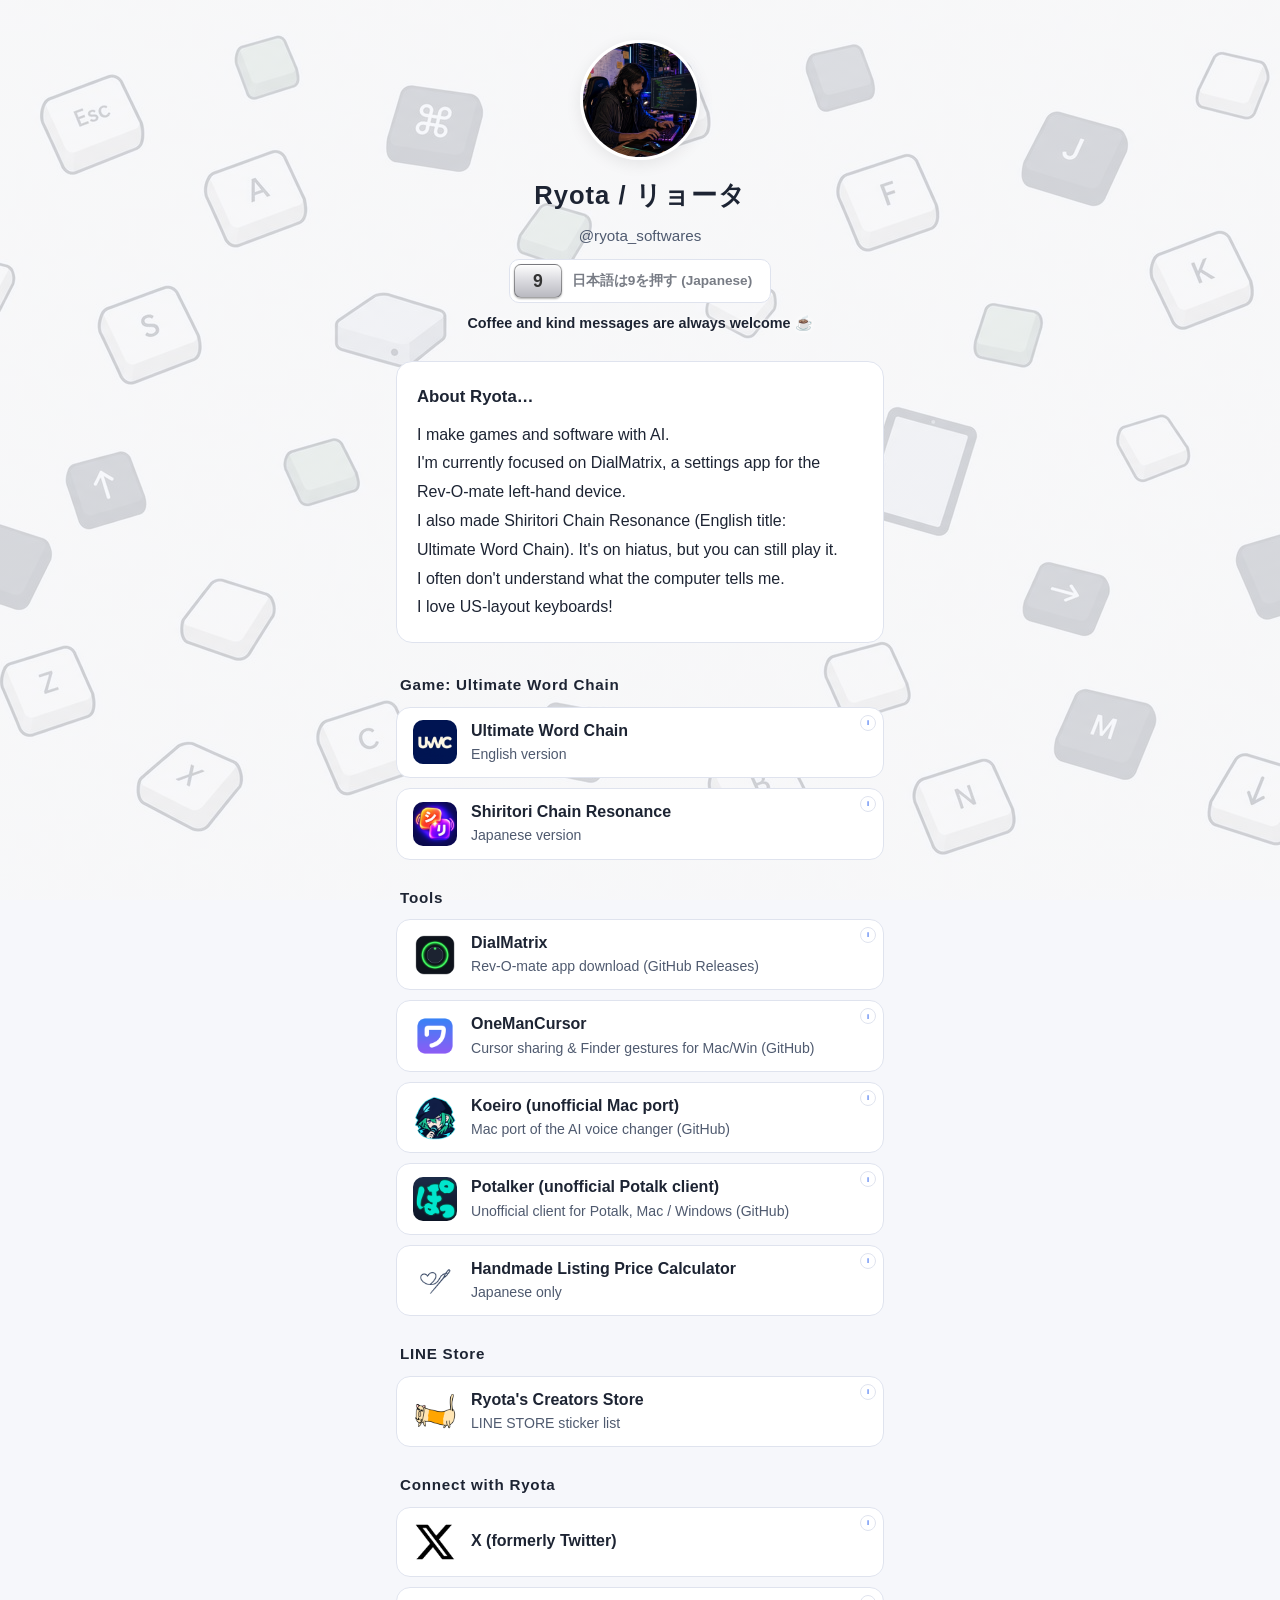
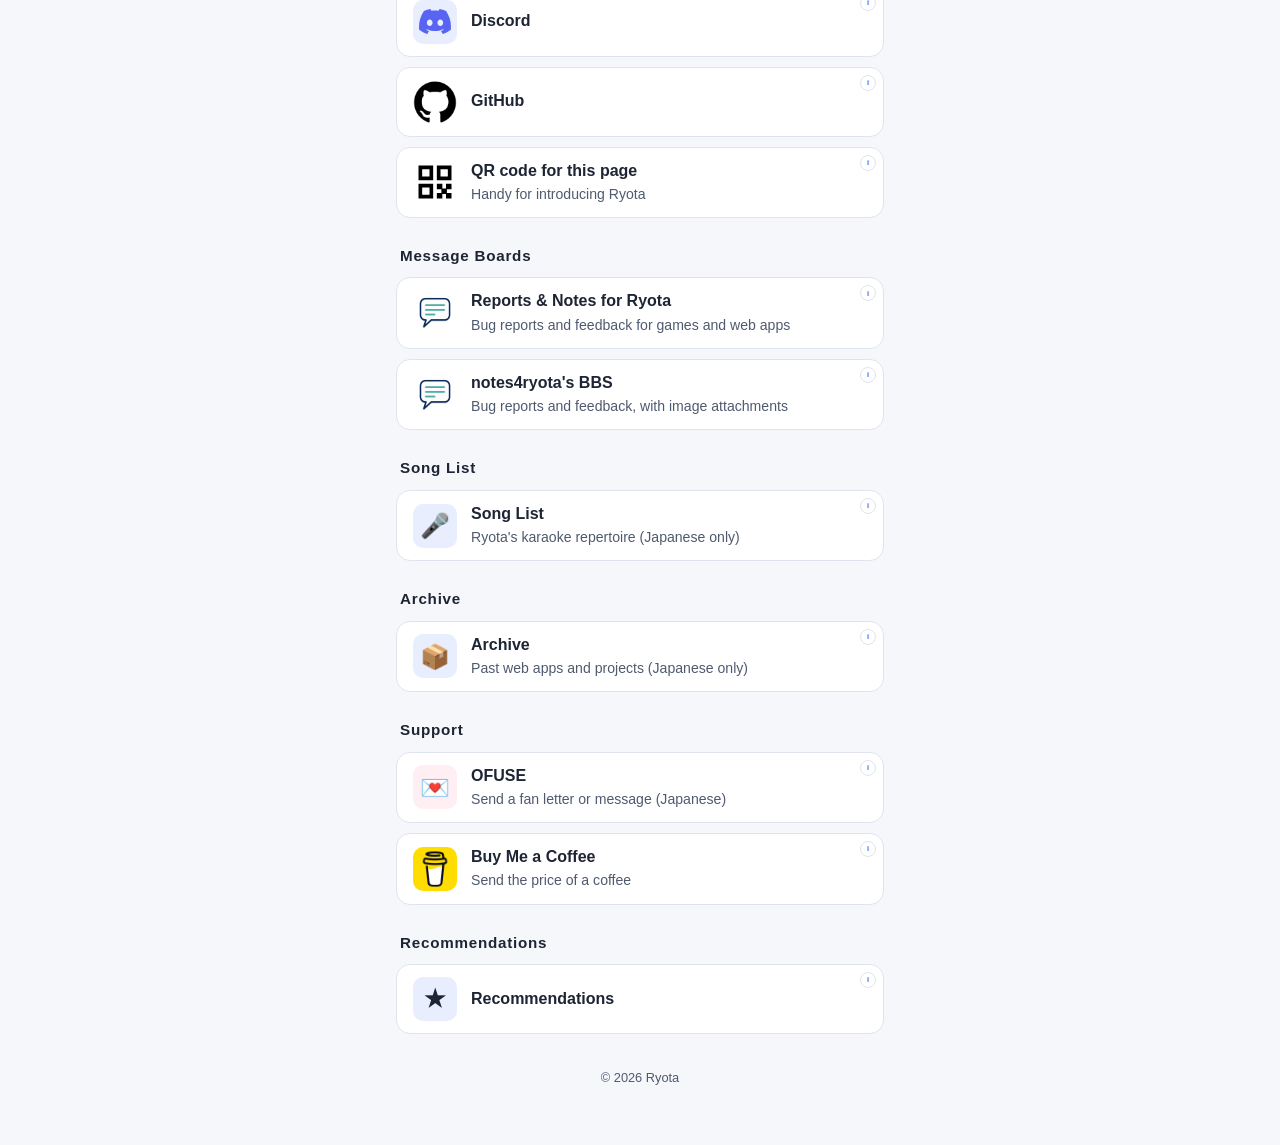
==== en/index.html @ ac23974a "Potalker tooltip: Android 10 tested Co-Authored-By: Claude Sonnet 5.5 <noreply@anthropic.com>" ====
<!doctype html>
<html lang="en">
<head>
<!-- Google tag (gtag.js) -->
<script async src="https://www.googletagmanager.com/gtag/js?id=G-D9XP0KB2R5"></script>
<script>
  window.dataLayer = window.dataLayer || [];
  function gtag(){dataLayer.push(arguments);}
  gtag('js', new Date());
  gtag('config', 'G-D9XP0KB2R5');
</script>

<meta charset="utf-8">
<meta name="viewport" content="width=device-width, initial-scale=1">
<title>Ryota</title>
<meta name="description" content="I make games and software with AI.">
<meta property="og:title" content="Ryota">
<meta property="og:description" content="I make games and software with AI.">
<meta property="og:image" content="https://riryo3.github.io/og.png">
<meta name="twitter:card" content="summary_large_image">
<link rel="alternate" hreflang="ja" href="https://riryo3.github.io/">
<link rel="alternate" hreflang="en" href="https://riryo3.github.io/en/">
<meta name="theme-color" content="#f6f7fb">
<link rel="icon" type="image/png" href="../favicon-round.png">
<link rel="apple-touch-icon" href="../favicon-final.png">
<link rel="stylesheet" href="../style.css?v=7">
<script src="../link-info.js" defer></script>
<script src="../lang-key.js?v=2" defer></script>
<script src="../konami.js?v=8" defer></script>
<script src="../age-modal.js" defer></script>
<script src="../link-tease.js?v=2" defer></script>
<script src="../avatar-modal.js" defer></script>
</head>
<body class="home-page">
<main>
  <header>
    <button class="avatar-button" type="button" aria-label="Enlarge profile image" aria-haspopup="dialog" aria-controls="profile-image-dialog">
      <img class="avatar" src="../x_grok.png" alt="Ryota">
    </button>
    <dialog class="profile-image-dialog" id="profile-image-dialog" aria-label="Ryota's profile image">
      <button class="profile-image-dialog__close" type="button" aria-label="Close">×</button>
      <img class="profile-image-dialog__image" src="../x_grok.png" alt="Ryota's profile image">
    </dialog>
    <h1>Ryota / リョータ</h1>
    <p class="handle">@ryota_softwares</p>
    <p class="lang-switch"><a class="lang-key" href="../" hreflang="ja" lang="ja"><span class="lang-key__num">9</span><span>日本語は9を押す (Japanese)</span></a></p>
    <p class="support-note">Coffee and kind messages are always welcome ☕️</p>
  </header>

  <section class="about">
    <h2>About Ryota…</h2>
    <p>
      I make games and software with AI.<br>
      I'm currently focused on DialMatrix, a settings app for the Rev-O-mate left-hand device.<br>
      I also made Shiritori Chain Resonance (English title: Ultimate Word Chain). It's on hiatus, but you can still play it.<br>
      I often don't understand what the computer tells me.<br>
      I love US-layout keyboards!
    </p>
  </section>

  <section class="group">
    <h3>Game: Ultimate Word Chain</h3>
    <ul class="links">
      <li>
        <a href="https://ultimate-word-chain.web.app/" title="A word-chain puzzle where longer overlaps earn more points. Play solo or in real-time matches with friends." target="_blank" rel="noopener">
          <img class="link-icon" src="../uwc.png" alt="English version">
          <div class="link-content">
            <span class="link-title">Ultimate Word Chain</span>
            <small>English version</small>
          </div>
        </a>
      </li>
      <li>
        <a href="https://shiritori-chain-resonance.web.app/" title="A Japanese word-chain (shiritori) puzzle where more overlapping characters earn higher scores. Play solo in time attack or in real-time matches with friends." target="_blank" rel="noopener">
          <img class="link-icon" src="../shiritori.jpg" alt="Japanese version">
          <div class="link-content">
            <span class="link-title">Shiritori Chain Resonance</span>
            <small>Japanese version</small>
          </div>
        </a>
      </li>
    </ul>
  </section>

  <section class="group">
    <h3>Tools</h3>
    <ul class="links">
      <li>
        <a href="https://github.com/riryo3/DialMatrix/releases/latest" title="An unofficial settings app for Rev-O-mate, for Mac and Windows. Supports Macs with M1 or later and Windows 11 or later; other environments are unverified. It backs up the device before writing (macro editing is not supported)." target="_blank" rel="noopener">
          <img class="link-icon" src="../dialmatrix.png" alt="DialMatrix">
          <div class="link-content">
            <span class="link-title">DialMatrix</span>
            <small>Rev-O-mate app download (GitHub Releases)</small>
          </div>
        </a>
      </li>
      <li>
        <a href="https://github.com/riryo3/OneManCursor" title="A macOS menu bar utility combining cross-machine cursor sharing (Mac and Windows), trackpad swipes for Finder navigation, and an always-visible cursor overlay." target="_blank" rel="noopener">
          <img class="link-icon" src="../onemancursor.png" alt="OneManCursor">
          <div class="link-content">
            <span class="link-title">OneManCursor</span>
            <small>Cursor sharing & Finder gestures for Mac/Win (GitHub)</small>
          </div>
        </a>
      </li>
      <li>
        <a href="https://github.com/riryo3/koeiro-mac" title="An unofficial port of Koeiro, a real-time AI voice changer, for Apple Silicon Macs. The original is Koeiro by heynegix (MIT). I added Mac support, an app bundle, a band meter and noise-reduction filters. BlackHole 2ch is needed for a virtual mic. The app is unsigned, so open it with right-click the first time. AI voice has about 2 seconds of delay." target="_blank" rel="noopener">
          <img class="link-icon" src="../koeiro.png" alt="Koeiro">
          <div class="link-content">
            <span class="link-title">Koeiro (unofficial Mac port)</span>
            <small>Mac port of the AI voice changer (GitHub)</small>
          </div>
        </a>
      </li>
      <li>
        <a href="https://github.com/riryo3/potalk" title="Potalker, an unofficial client for the browser voice-chat service Potalk (potalk.app), for Mac, Windows, Linux and Android. It reuses the site's own call logic and only rebuilds the surrounding UI. It is a personal, unofficial app with no affiliation to Potalk's author. Tested on real devices with the latest macOS, Windows 11 and Android 10, and in a VM for Linux (targets macOS 14 or later; other environments are unverified). (Japanese only)" target="_blank" rel="noopener">
          <img class="link-icon" src="../potalker.png" alt="Potalker">
          <div class="link-content">
            <span class="link-title">Potalker (unofficial Potalk client)</span>
            <small>Unofficial client for Potalk, Mac / Windows (GitHub)</small>
          </div>
        </a>
      </li>
      <li>
        <a href="https://sewing-cost.ryota-softwares.workers.dev/" title="Calculates a listing price from material costs, work time, selling fees and shipping. Also shows your target profit and profit after discounts. (Japanese only)" target="_blank" rel="noopener">
          <img class="link-icon invert-dark" src="../sewing.png" alt="">
          <div class="link-content">
            <span class="link-title">Handmade Listing Price Calculator</span>
            <small>Japanese only</small>
          </div>
        </a>
      </li>
    </ul>
  </section>

  <section class="group">
    <h3>LINE Store</h3>
    <ul class="links">
      <li>
        <a href="https://store.line.me/stickershop/author/4808231/en" title="Ryota's LINE Creators sticker store." target="_blank" rel="noopener">
          <img class="link-icon" src="../line_stamp.png" alt="Chikuwa cat">
          <div class="link-content">
            <span class="link-title">Ryota's Creators Store</span>
            <small>LINE STORE sticker list</small>
          </div>
        </a>
      </li>
    </ul>
  </section>

  <section class="group">
    <h3>Connect with Ryota</h3>
    <ul class="links">
      <li>
        <a href="https://x.com/ryota_softwares" title="View Ryota's X profile and posts." target="_blank" rel="noopener">
          <img class="link-icon invert-dark" src="../x.png" alt="">
          <div class="link-content">
            <span class="link-title">X (formerly Twitter)</span>
          </div>
        </a>
      </li>
      <li>
        <a href="https://discord.com/users/996715051056644136" title="Opens Ryota's Discord profile." target="_blank" rel="noopener">
          <img class="link-icon discord-icon" src="../discord-symbol.svg" alt="">
          <div class="link-content">
            <span class="link-title">Discord</span>
          </div>
        </a>
      </li>
      <li>
        <a href="https://github.com/riryo3" title="View Ryota's GitHub profile and public repositories." target="_blank" rel="noopener">
          <img class="link-icon invert-dark" src="../github.png" alt="">
          <div class="link-content">
            <span class="link-title">GitHub</span>
          </div>
        </a>
      </li>
      <li>
        <a href="#" role="button" data-qr-open aria-haspopup="dialog" aria-controls="qr-dialog" title="Shows a QR code for this page. Handy for introducing Ryota.">
          <img class="link-icon invert-dark" src="../qr-icon.svg" alt="">
          <div class="link-content">
            <span class="link-title">QR code for this page</span>
            <small>Handy for introducing Ryota</small>
          </div>
        </a>
      </li>
    </ul>
  </section>

  <section class="group">
    <h3>Message Boards</h3>
    <ul class="links">
      <li>
        <a href="https://z.wikiwiki.jp/o00ashp1hmarqyp7/" title="Opens a board for sending bug reports and feedback about the games and web apps. (Japanese)" target="_blank" rel="noopener">
          <img class="link-icon" src="../ryota-report-board-symbol.png" alt="">
          <div class="link-content">
            <span class="link-title">Reports &amp; Notes for Ryota</span>
            <small>Bug reports and feedback for games and web apps</small>
          </div>
        </a>
      </li>
      <li>
        <a href="https://notes4ryota.bbs.wox.cc/" title="A board where you can attach images to bug reports and feedback about the games and web apps. (Japanese)" target="_blank" rel="noopener">
          <img class="link-icon" src="../ryota-report-board-symbol.png" alt="">
          <div class="link-content">
            <span class="link-title">notes4ryota's BBS</span>
            <small>Bug reports and feedback, with image attachments</small>
          </div>
        </a>
      </li>
    </ul>
  </section>

  <section class="group">
    <h3>Song List</h3>
    <ul class="links">
      <li>
        <a href="https://ryotakaraok-new.web.app/" title="A list of Ryota's karaoke repertoire. (Japanese)" target="_blank" rel="noopener">
          <span class="link-icon emoji-icon" aria-hidden="true">🎤</span>
          <div class="link-content">
            <span class="link-title">Song List</span>
            <small>Ryota's karaoke repertoire (Japanese only)</small>
          </div>
        </a>
      </li>
    </ul>
  </section>

  <section class="group">
    <h3>Archive</h3>
    <ul class="links">
      <li>
        <a href="archive.html" title="A page collecting web apps and projects Ryota made in the past.">
          <span class="link-icon emoji-icon" aria-hidden="true">📦</span>
          <div class="link-content">
            <span class="link-title">Archive</span>
            <small>Past web apps and projects (Japanese only)</small>
          </div>
        </a>
      </li>
    </ul>
  </section>

  <section class="group">
    <h3>Support</h3>
    <ul class="links">
      <li>
        <a href="https://ofuse.me/ryotasoftware" title="Your messages and coffee treats help me keep going!" target="_blank" rel="noopener">
          <span class="link-icon emoji-icon ofuse">💌</span>
          <div class="link-content">
            <span class="link-title">OFUSE</span>
            <small>Send a fan letter or message (Japanese)</small>
          </div>
        </a>
      </li>
      <li>
        <a href="https://buymeacoffee.com/ryota_software" title="Your kind messages and coffee treats help me keep creating!" target="_blank" rel="noopener">
          <img class="link-icon" src="../bmc.png" alt="">
          <div class="link-content">
            <span class="link-title">Buy Me a Coffee</span>
            <small>Send the price of a coffee</small>
          </div>
        </a>
      </li>
    </ul>
  </section>

  <section class="group">
    <h3>Recommendations</h3>
    <ul class="links">
      <li>
        <a href="recommend.html" title="A page introducing recommended web apps and friends' sites.">
          <span class="link-icon emoji-icon">★</span>
          <div class="link-content">
            <span class="link-title">Recommendations</span>
          </div>
        </a>
      </li>
    </ul>
  </section>

  <footer>© 2026 Ryota</footer>

  <dialog class="profile-image-dialog qr-dialog" id="qr-dialog" aria-label="QR code for Ryota's page">
    <button class="profile-image-dialog__close" type="button" aria-label="Close">×</button>
    <img class="profile-image-dialog__image" src="../qr-en.png" alt="QR code for this page (https://riryo3.github.io/en/)">
  </dialog>
</main>
</body>
</html>
---- style.css ----
:root {
  --bg: #f6f7fb;
  --card: #ffffff;
  --text: #1d2433;
  --sub: #4f5a6f;
  --line: #dfe3ee;
  --accent: #3b6df0;
  --accent-soft: #e8eefe;
  --background-wash: rgba(246, 247, 251, .82);
}

@media (prefers-color-scheme: dark) {
  :root {
    --bg: #0f131c;
    --card: #1a2030;
    --text: #eef1f8;
    --sub: #b8c2d6;
    --line: #2b344a;
    --accent: #7ea2ff;
    --accent-soft: #232c45;
    --background-wash: rgba(15, 19, 28, .78);
  }

  body::before {
    background-image:
      linear-gradient(var(--background-wash), var(--background-wash)),
      url("portfolio-profile-background-dark.jpg");
  }

  .invert-dark {
    filter: invert(1);
  }

  .emoji-icon.bmac {
    background: #3a3210;
  }

  .emoji-icon.ofuse {
    background: #3a1c24;
  }
}

* {
  box-sizing: border-box;
}

body {
  position: relative;
  isolation: isolate;
  margin: 0;
  background: var(--bg);
  color: var(--text);
  font-family: -apple-system, BlinkMacSystemFont, "Hiragino Sans", "Noto Sans JP", sans-serif;
  line-height: 1.8;
}

body::before {
  content: "";
  position: fixed;
  inset: 0;
  z-index: -1;
  pointer-events: none;
  background-image:
    linear-gradient(var(--background-wash), var(--background-wash)),
    url("portfolio-profile-background-light.jpg");
  background-position: center center;
  background-size: cover;
  background-repeat: no-repeat;
}

@media (prefers-color-scheme: dark) {
  body::before {
    background-image:
      linear-gradient(var(--background-wash), var(--background-wash)),
      url("portfolio-profile-background-dark.jpg");
  }
}

@media (max-width: 600px) {
  :root {
    --background-wash: rgba(246, 247, 251, .90);
  }

  body::before {
    /* 縦画面では背景画像を縦幅に合わせ、キーの模様が大きくなりすぎないようにする */
    background-size: auto 100vh;
  }
}

@media (max-width: 600px) and (prefers-color-scheme: dark) {
  :root {
    --background-wash: rgba(15, 19, 28, .86);
  }
}

.back-nav {
  margin-bottom: 20px;
}

.back-nav a {
  display: inline-flex;
  align-items: center;
  gap: 6px;
  color: var(--accent);
  text-decoration: none;
  font-weight: 600;
  font-size: 0.95rem;
}

.back-nav a:hover {
  text-decoration: underline;
}

main {
  max-width: 520px;
  margin: 0 auto;
  padding: 32px 16px 56px;
}

.home-page main {
  padding-top: 40px;
}

header {
  text-align: center;
  margin-bottom: 24px;
}

.avatar {
  display: block;
  width: 120px;
  height: 120px;
  border-radius: 50%;
  object-fit: cover;
  margin: 0;
  border: 3px solid var(--card);
  box-shadow: 0 4px 16px rgba(0, 0, 0, 0.08);
}

.avatar-button {
  display: block;
  margin: 0 auto 12px;
  padding: 0;
  border: 0;
  border-radius: 50%;
  background: transparent;
  line-height: 0;
  cursor: zoom-in;
  touch-action: manipulation;
  -webkit-tap-highlight-color: transparent;
}

.avatar-button:focus-visible,
.profile-image-dialog__close:focus-visible {
  outline: 3px solid var(--accent);
  outline-offset: 4px;
}

.profile-image-dialog {
  width: min(420px, calc(100vw - 40px));
  max-width: none;
  max-height: none;
  margin: auto;
  padding: 0;
  overflow: visible;
  border: 0;
  background: transparent;
}

.profile-image-dialog::backdrop {
  background: rgba(8, 12, 22, .72);
}

.profile-image-dialog__image {
  display: block;
  width: 100%;
  height: auto;
  aspect-ratio: 1;
  object-fit: cover;
  border: 3px solid var(--card);
  border-radius: 50%;
  box-shadow: 0 18px 60px rgba(0, 0, 0, .35);
}

.profile-image-dialog__close {
  position: absolute;
  top: 8px;
  right: 8px;
  display: grid;
  place-items: center;
  width: 44px;
  height: 44px;
  padding: 0;
  border: 1px solid var(--line);
  border-radius: 50%;
  background: var(--card);
  color: var(--text);
  box-shadow: 0 2px 12px rgba(0, 0, 0, .2);
  font: inherit;
  font-size: 1.7rem;
  line-height: 1;
  cursor: pointer;
}

h1 {
  font-size: 1.4rem;
  margin: 0 0 4px;
  letter-spacing: .04em;
}

.home-page h1 {
  font-size: 1.6rem;
}

.handle {
  color: var(--sub);
  font-size: .95rem;
  margin: 0;
}

.support-note {
  color: var(--text);
  font-size: .9rem;
  font-weight: 600;
  margin: 8px 0 0;
  text-shadow: 0 0 6px var(--card), 0 0 2px var(--card);
}

.about {
  position: relative;
  background: var(--card);
  border: 1px solid var(--line);
  border-radius: 16px;
  padding: 20px 40px 20px 20px;
  margin-bottom: 28px;
}

.about h2 {
  font-size: 1.05rem;
  margin: 0 0 8px;
}

.about p {
  margin: 0;
  font-size: 1rem;
}

.home-page .group {
  margin-bottom: 24px;
}

.subpage .group {
  margin-top: 28px;
}

.home-page .group h3,
.subpage .group h2 {
  font-size: .95rem;
  color: var(--text);
  letter-spacing: .05em;
  margin: 0 0 8px 4px;
}

.subpage .group h2 {
  margin-bottom: 10px;
}

.links {
  list-style: none;
  margin: 0;
  padding: 0;
  display: grid;
}

.home-page .links {
  gap: 10px;
}

.subpage .links {
  gap: 12px;
}

.links a {
  display: flex;
  align-items: center;
  gap: 14px;
  background: var(--card);
  border: 1px solid var(--line);
  border-radius: 14px;
  color: var(--text);
  text-decoration: none;
  font-weight: 600;
  transition: all .2s ease;
}

.home-page .links a {
  padding: 12px 16px;
}

.subpage .links a {
  padding: 14px 16px;
}

.links a:hover,
.links a:focus-visible {
  border-color: var(--accent);
  background: var(--accent-soft);
  outline: none;
}

.link-icon {
  object-fit: cover;
  flex-shrink: 0;
}

.home-page .link-icon {
  width: 44px;
  height: 44px;
  border-radius: 10px;
  transition: filter .2s ease;
}

.home-page .discord-icon {
  padding: 6px;
  object-fit: contain;
  background: var(--accent-soft);
}

.subpage .link-icon {
  width: 48px;
  height: 48px;
  border-radius: 12px;
}

.emoji-icon {
  display: flex;
  align-items: center;
  justify-content: center;
  background: var(--accent-soft);
}

.home-page .emoji-icon {
  font-size: 24px;
}

.subpage .emoji-icon {
  font-size: 26px;
}

.emoji-icon.bmac {
  background: #fff6cc;
}

.emoji-icon.ofuse {
  background: #ffeef2;
}

.link-content {
  flex: 1;
  min-width: 0;
}

.link-title {
  display: block;
  line-height: 1.4;
}

.home-page .link-title {
  font-size: 1rem;
}

.subpage .link-title {
  font-size: 1.05rem;
}

.links small {
  display: block;
  font-weight: 400;
  line-height: 1.5;
  color: var(--sub);
}

.home-page .links small {
  font-size: .88rem;
  margin-top: 2px;
}

.subpage .links small {
  font-size: .9rem;
  margin-top: 3px;
}

footer {
  text-align: center;
  color: var(--sub);
  font-size: .8rem;
}

.home-page footer {
  margin-top: 32px;
}

.subpage footer {
  margin-top: 40px;
}




/* Link-card descriptions for touch screens */
.links li {
  position: relative;
}

.home-page .links a,
.subpage .links a {
  padding-right: 36px;
}

.link-info-button {
  position: absolute;
  top: 8px;
  right: 8px;
  z-index: 1;
  display: inline-flex;
  align-items: center;
  justify-content: center;
  width: 16px;
  height: 16px;
  padding: 0;
  border: 1px solid var(--line);
  border-radius: 50%;
  background: var(--card);
  color: var(--accent);
  font: inherit;
  font-size: .47rem;
  font-weight: 700;
  line-height: 1;
  cursor: pointer;
  touch-action: manipulation;
  -webkit-tap-highlight-color: transparent;
}

.link-info-button::before {
  content: "";
  position: absolute;
  inset: -6px;
}

.link-info-button:hover {
  background: var(--accent-soft);
  border-color: var(--accent);
}

@media (prefers-color-scheme: dark) {
  .link-info-button {
    border-color: #a9bfff;
    background: #2b3854;
    color: #e5ecff;
    box-shadow: 0 0 0 1px rgba(126, 162, 255, .22);
  }
}

.link-info-button:focus-visible,
.link-info-dialog__close:focus-visible {
  outline: 3px solid var(--accent);
  outline-offset: 2px;
}

.link-info-dialog {
  width: min(420px, calc(100% - 32px));
  max-width: none;
  max-height: min(80vh, 480px);
  margin: auto;
  padding: 20px;
  overflow: auto;
  border: 1px solid var(--line);
  border-radius: 16px;
  background: var(--card);
  color: var(--text);
  box-shadow: 0 18px 60px rgba(0, 0, 0, .28);
}

.link-info-dialog::backdrop {
  background: rgba(8, 12, 22, .58);
}

.link-info-dialog__header {
  display: flex;
  align-items: center;
  justify-content: space-between;
  gap: 16px;
}

.link-info-dialog h2 {
  margin: 0;
  font-size: 1.05rem;
  line-height: 1.4;
}

.link-info-dialog p {
  margin: 12px 0 0;
  color: var(--sub);
  line-height: 1.7;
  overflow-wrap: anywhere;
}

.link-info-dialog__close {
  display: inline-flex;
  flex: 0 0 36px;
  align-items: center;
  justify-content: center;
  width: 36px;
  height: 36px;
  padding: 0;
  border: 0;
  border-radius: 0;
  background: transparent;
  color: var(--text);
  font: inherit;
  font-size: 1.4rem;
  line-height: 1;
  cursor: pointer;
}

.link-info-dialog__close:hover {
  color: var(--accent);
}

.qr-dialog .profile-image-dialog__image {
  border-radius: 24px;
  object-fit: contain;
  background: #fff;
}

.lang-switch {
  margin: 10px 0 0;
}

.lang-key {
  display: inline-flex;
  align-items: center;
  gap: 10px;
  padding: 4px 18px 4px 4px;
  background: var(--card);
  border: 1px solid var(--line);
  border-radius: 10px;
  color: var(--text);
  font-size: .85rem;
  font-weight: 600;
  text-decoration: none;
}

.lang-key > span:last-child {
  clip-path: inset(0 0 0 max(0px, calc(var(--slide, 0px) - 10px)));
  background: linear-gradient(90deg, color-mix(in srgb, var(--text) 60%, transparent) 35%, var(--text) 50%, color-mix(in srgb, var(--text) 60%, transparent) 65%) 100% 0 / 300% 100%;
  -webkit-background-clip: text;
  background-clip: text;
  -webkit-text-fill-color: transparent;
  animation: shine 2.6s linear infinite;
}

.lang-key.is-sliding > span:last-child {
  animation-play-state: paused;
}

@keyframes shine {
  to {
    background-position: 0 0;
  }
}

@media (prefers-reduced-motion: reduce) {
  .lang-key > span:last-child {
    animation: none;
    background: none;
    -webkit-text-fill-color: currentColor;
  }
}

.lang-key__num {
  position: relative;
  z-index: 1;
  transform: translateX(var(--slide, 0));
  transition: transform .25s ease;
  touch-action: none;
  -webkit-user-drag: none;
  cursor: grab;
  user-select: none;
  display: inline-grid;
  place-items: center;
  width: 48px;
  height: 34px;
  border: 1px solid rgba(0, 0, 0, .35);
  border-radius: 7px;
  background: linear-gradient(#fdfdfd, #d9d9de 50%, #b9b9c0);
  box-shadow: inset 0 1px 0 #fff, 0 1px 2px rgba(0, 0, 0, .3);
  color: #333;
  font-size: 1.1rem;
  font-weight: 700;
}

.lang-key.is-sliding .lang-key__num {
  transition: none;
  cursor: grabbing;
}

.is-arriving {
  animation: arrive .6s cubic-bezier(.2, .7, .2, 1);
}

@keyframes arrive {
  from {
    opacity: 0;
    transform: scale(.94);
    filter: blur(6px);
  }
}

@media (prefers-reduced-motion: reduce) {
  .is-arriving {
    animation: none;
  }
}

.links a .link-icon {
  position: relative;
  z-index: 1;
  touch-action: pan-y;
  -webkit-user-drag: none;
  user-select: none;
}

.footer-age {
  padding: 0;
  border: 0;
  background: none;
  color: inherit;
  font: inherit;
  cursor: default;
}

.konami-pad {
  position: fixed;
  right: 16px;
  bottom: 16px;
  z-index: 10;
  display: flex;
  gap: 12px;
}

.konami-pad[hidden] {
  display: none;
}

.konami-pad button {
  width: 52px;
  height: 52px;
  border: 2px solid #5a0f1a;
  border-radius: 50%;
  background: #d62b3d;
  box-shadow: 0 3px 0 #5a0f1a, 0 6px 14px rgba(0, 0, 0, .3);
  color: #fff;
  font: inherit;
  font-size: 1.1rem;
  font-weight: 700;
  cursor: pointer;
}

.konami-pad button:active {
  transform: translateY(2px);
  box-shadow: 0 1px 0 #5a0f1a;
}

.konami-key {
  display: grid;
  justify-items: center;
  gap: 6px;
}

.link-info-dialog.famicom {
  border: 5px solid #c5192d;
  border-radius: 12px;
  background: #dcc392;
  color: #1a1a1a;
  box-shadow: 0 18px 60px rgba(0, 0, 0, .4);
}

.famicom .link-info-dialog__header {
  justify-content: flex-start;
}

.famicom h2 {
  padding: 3px 12px;
  background: #1a1a1a;
  color: #dcc392;
}

.famicom .link-info-dialog__close {
  margin-left: auto;
  color: #1a1a1a;
}

.famicom.link-info-dialog p {
  margin-top: 18px;
  color: #1a1a1a;
  font-weight: 600;
}

.famicom.link-info-dialog::after {
  content: "";
  display: block;
  height: 5px;
  margin-top: 18px;
  border-top: 2px solid #1a1a1a;
  border-bottom: 2px solid #1a1a1a;
}

.konami-pad.famicom {
  padding: 8px;
  border-radius: 12px;
  background: #c5192d;
  box-shadow: 0 6px 14px rgba(0, 0, 0, .35);
}

.konami-pad.famicom .konami-key:first-child {
  margin-left: 0;
}

.konami-pad.famicom {
  gap: 0;
}

.konami-pad.famicom .konami-key {
  padding: 8px 12px 10px;
  background: #dcc392;
}

.konami-pad.famicom .konami-key:first-child {
  border-radius: 8px 0 0 8px;
}

.konami-pad.famicom .konami-key:last-child {
  border-radius: 0 8px 8px 0;
}

.konami-key__label {
  padding: 1px 12px;
  border-radius: 999px;
  background: #1a1a1a;
  color: #dcc392;
  font-size: .75rem;
  font-weight: 700;
  line-height: 1.4;
}

.konami-pad.famicom button {
  border: 2px solid #000;
  background: radial-gradient(circle at 35% 30%, #5a5a5a, #1a1a1a 60%);
  box-shadow: 0 3px 0 #000;
}

.link-info-dialog.nes {
  border: 6px solid #c9c5bc;
  border-radius: 8px;
  background: #1c1c1c;
  color: #e8e4dc;
  box-shadow: 0 18px 60px rgba(0, 0, 0, .45);
}

.nes .link-info-dialog__header {
  justify-content: flex-start;
}

.nes h2 {
  color: #d9302a;
  letter-spacing: .06em;
}

.nes .link-info-dialog__close {
  margin-left: auto;
  color: #e8e4dc;
}

.nes.link-info-dialog p {
  margin-top: 18px;
  color: #e8e4dc;
}

.nes.link-info-dialog::after {
  content: "";
  display: block;
  height: 8px;
  margin-top: 18px;
  background: #4a4a4a;
}

.konami-pad.nes {
  gap: 10px;
  padding: 10px 14px;
  border: 3px solid #c9c5bc;
  border-radius: 6px;
  background: #1c1c1c;
  box-shadow: 0 6px 14px rgba(0, 0, 0, .35);
}

.konami-pad.nes .konami-key {
  justify-items: center;
}

.konami-pad.nes .konami-key__label {
  order: 2;
  padding: 0;
  background: none;
  color: #d9302a;
  font-size: .8rem;
}

.konami-pad.nes button {
  width: 52px;
  height: 52px;
  border: 7px solid #c9c5bc;
  border-radius: 4px;
  background: radial-gradient(circle, #e0352d 0 62%, #c9c5bc 64%);
  box-shadow: none;
}

.konami-pad.nes button:active {
  transform: translateY(1px);
}

.konami-pad.famicom button {
  border: 2px solid #050505;
  background: radial-gradient(circle at 62% 68%, #4b4b4b, #141414 72%);
  box-shadow:
    inset 3px 4px 6px rgba(0, 0, 0, .9),
    inset -1px -2px 2px rgba(255, 255, 255, .22),
    0 1px 0 rgba(255, 255, 255, .45);
}

.konami-pad.famicom button:active {
  box-shadow:
    inset 4px 5px 8px rgba(0, 0, 0, .95),
    inset -1px -1px 2px rgba(255, 255, 255, .15),
    0 1px 0 rgba(255, 255, 255, .45);
  transform: none;
}

.konami-pad.nes button {
  position: relative;
  border: 0;
  background: #c9c5bc;
  box-shadow: inset 1px 1px 2px rgba(0, 0, 0, .35);
}

.konami-pad.nes button::before {
  content: "";
  position: absolute;
  inset: 7px;
  border-radius: 50%;
  background: radial-gradient(circle at 62% 68%, #f2584d, #c4271f 55%, #9a1912);
  box-shadow:
    inset 2px 3px 4px rgba(0, 0, 0, .55),
    inset -1px -2px 2px rgba(255, 255, 255, .25);
}

.konami-pad.nes button:active::before {
  box-shadow:
    inset 3px 4px 6px rgba(0, 0, 0, .7),
    inset -1px -1px 2px rgba(255, 255, 255, .15);
}

.konami-pad.nes button:active {
  transform: none;
}

.konami-pad.famicom button {
  position: relative;
  border: 0;
  background: linear-gradient(145deg, #6a6a6a, #0c0c0c);
  box-shadow: 0 3px 0 #000, 0 5px 6px rgba(0, 0, 0, .45);
}

.konami-pad.famicom button::before {
  content: "";
  position: absolute;
  inset: 6px;
  border-radius: 50%;
  background: linear-gradient(145deg, #060606, #3a3a3a);
  box-shadow: inset 2px 3px 4px rgba(0, 0, 0, .9);
}

.konami-pad.famicom button:active {
  box-shadow: 0 1px 0 #000;
  transform: translateY(2px);
}

.konami-pad.nes button::before {
  inset: 5px;
  background: linear-gradient(145deg, #ff857b, #8b130d);
  box-shadow: 0 2px 0 #4f0a06, 0 3px 4px rgba(0, 0, 0, .5);
}

.konami-pad.nes button::after {
  content: "";
  position: absolute;
  inset: 11px;
  border-radius: 50%;
  background: linear-gradient(145deg, #a51d17, #ec4a40);
  box-shadow: inset 2px 3px 4px rgba(0, 0, 0, .55);
}

.konami-pad.nes button:active::before {
  box-shadow: 0 0 0 #4f0a06;
  transform: translateY(2px);
}

.konami-pad.nes button:active::after {
  transform: translateY(2px);
}
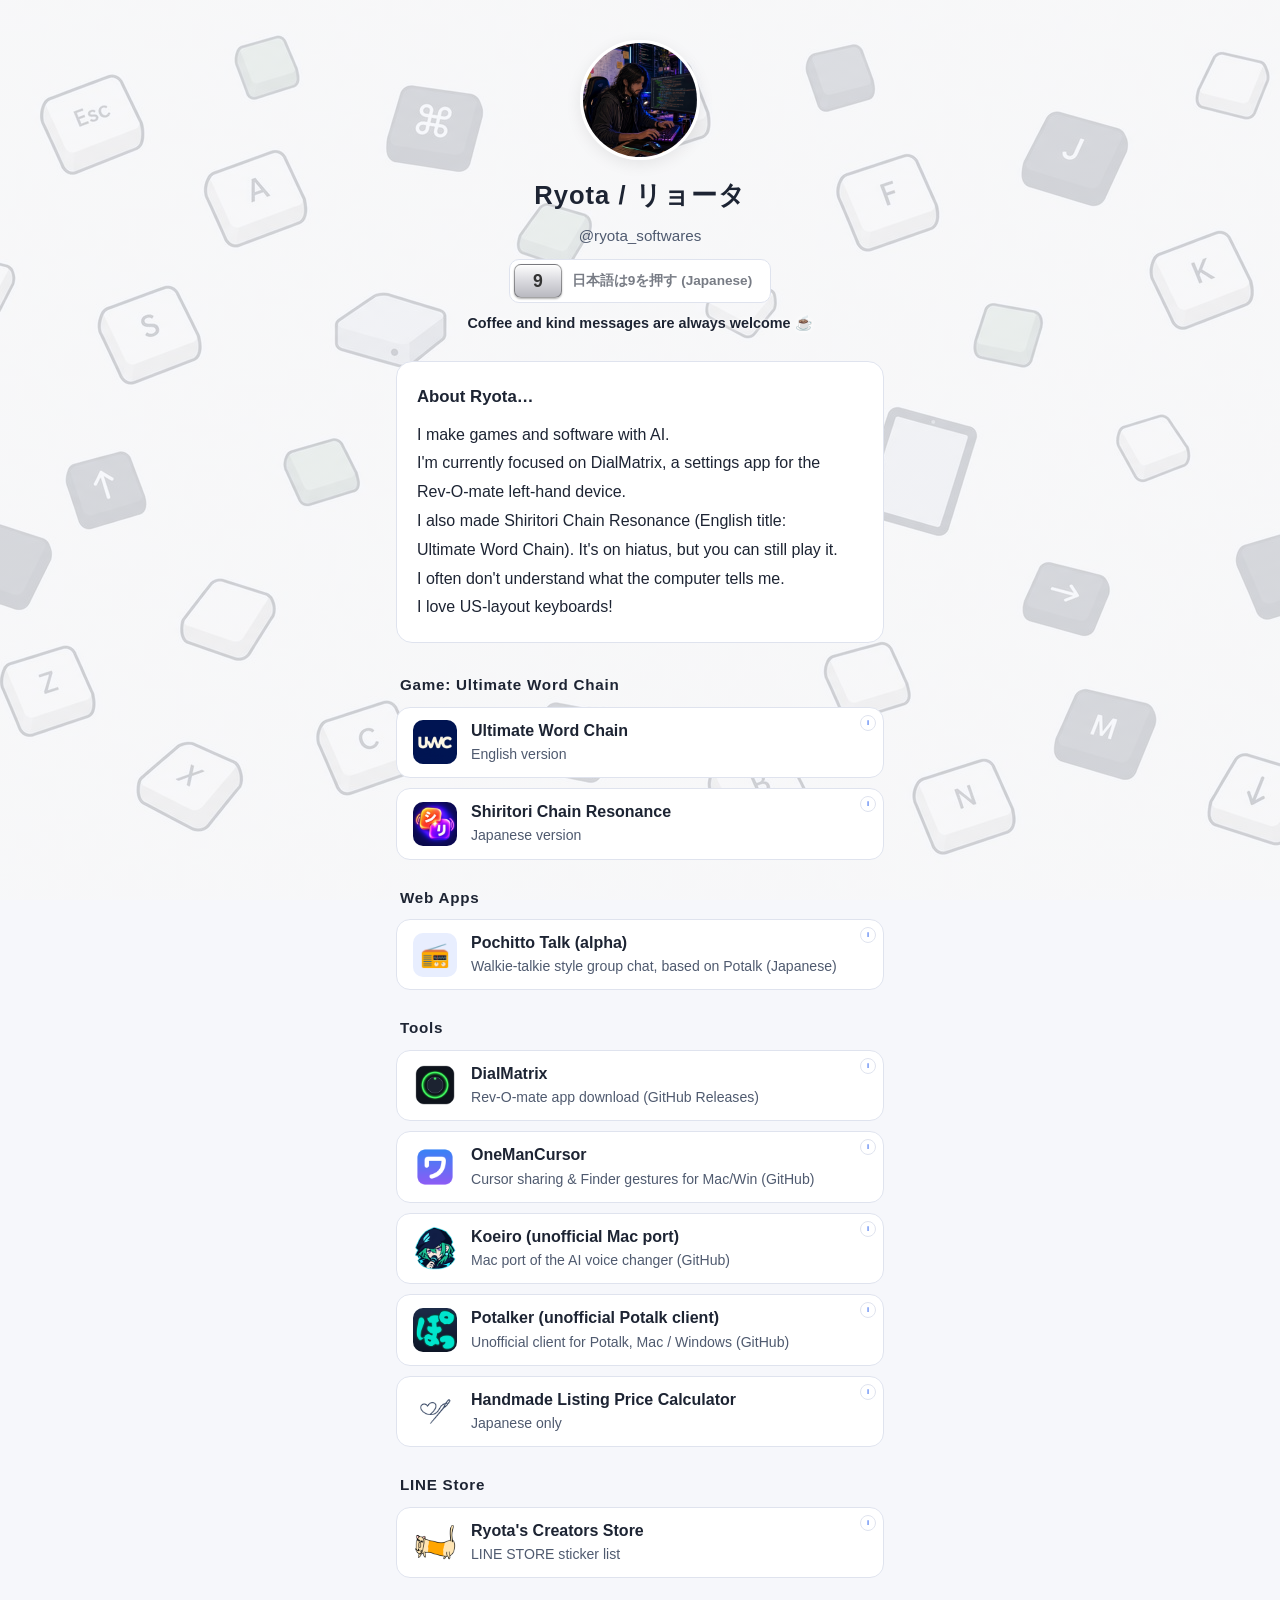
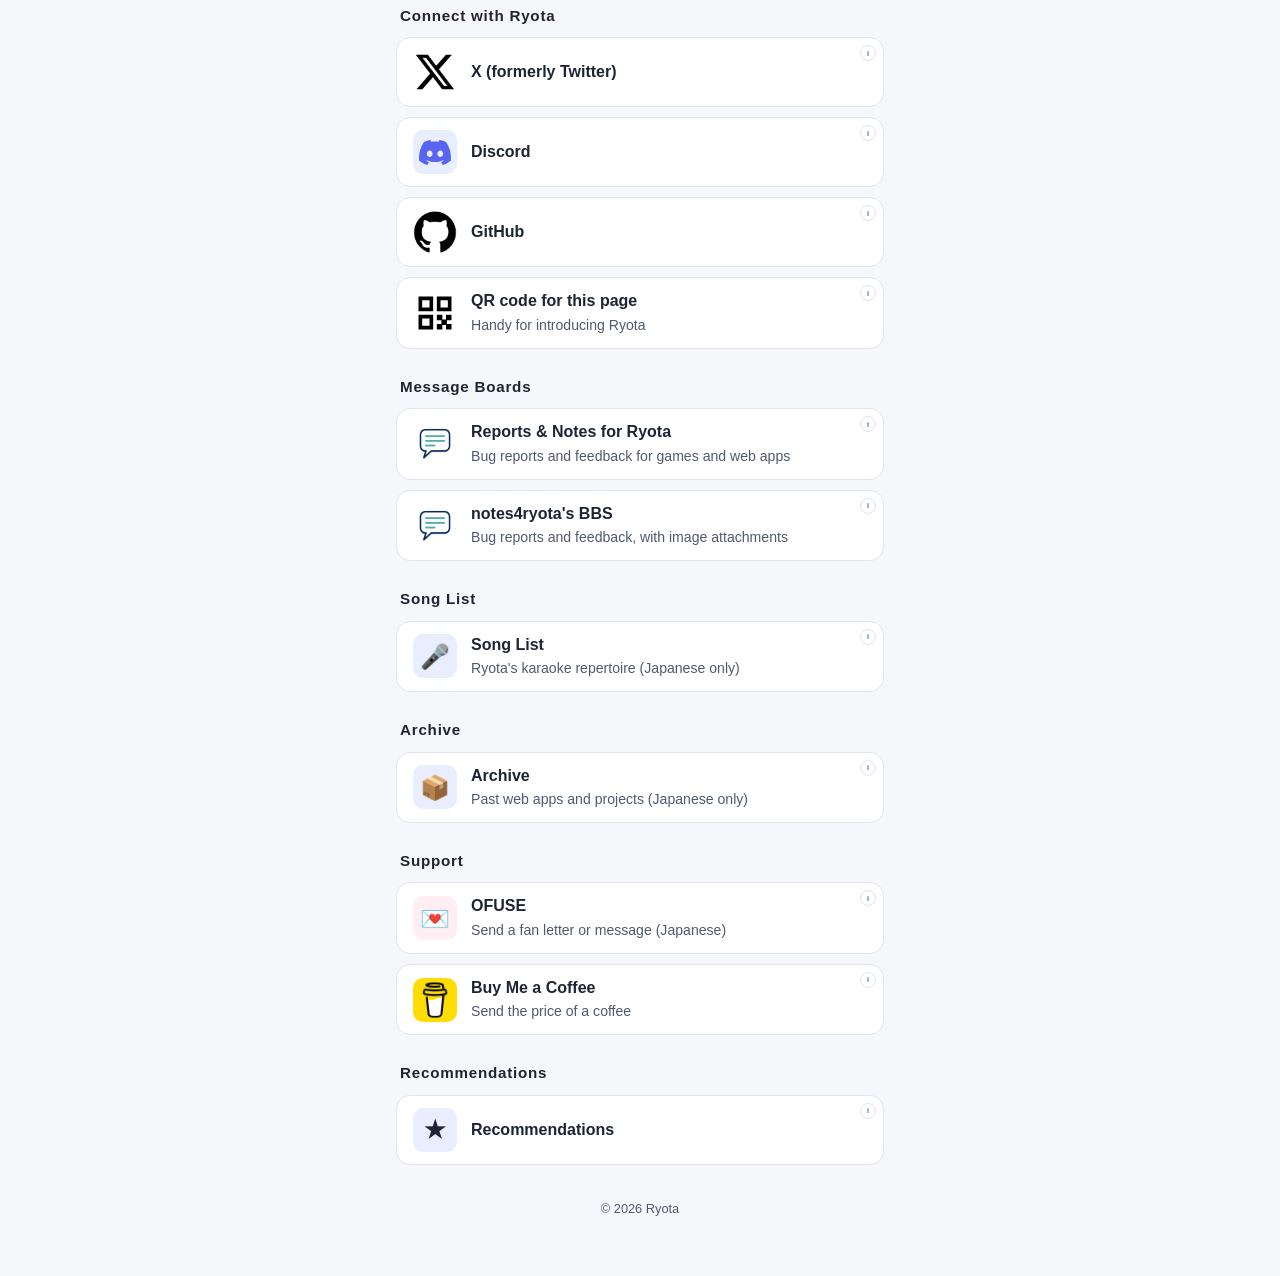
==== commit 3c317d3a: "Add qramo's note to friends; add Pochitto Talk under Web Apps Co-Authored-By: Claude Sonnet 5.5 <nor" ====
--- a/en/index.html
+++ b/en/index.html
@@ -82,6 +82,21 @@
     </ul>
   </section>
 
+	  <section class="group">
+	    <h3>Web Apps</h3>
+	    <ul class="links">
+	      <li>
+	        <a href="https://pochittalk.ryota-softwares.workers.dev/" title="A walkie-talkie style group voice-chat app: you can talk only while holding the button (alpha). Ryota's customized version based on qramo's Potalk. (Japanese only)" target="_blank" rel="noopener">
+	          <span class="link-icon emoji-icon">📻</span>
+	          <div class="link-content">
+	            <span class="link-title">Pochitto Talk (alpha)</span>
+	            <small>Walkie-talkie style group chat, based on Potalk (Japanese)</small>
+	          </div>
+	        </a>
+	      </li>
+	    </ul>
+	  </section>
+
   <section class="group">
     <h3>Tools</h3>
     <ul class="links">
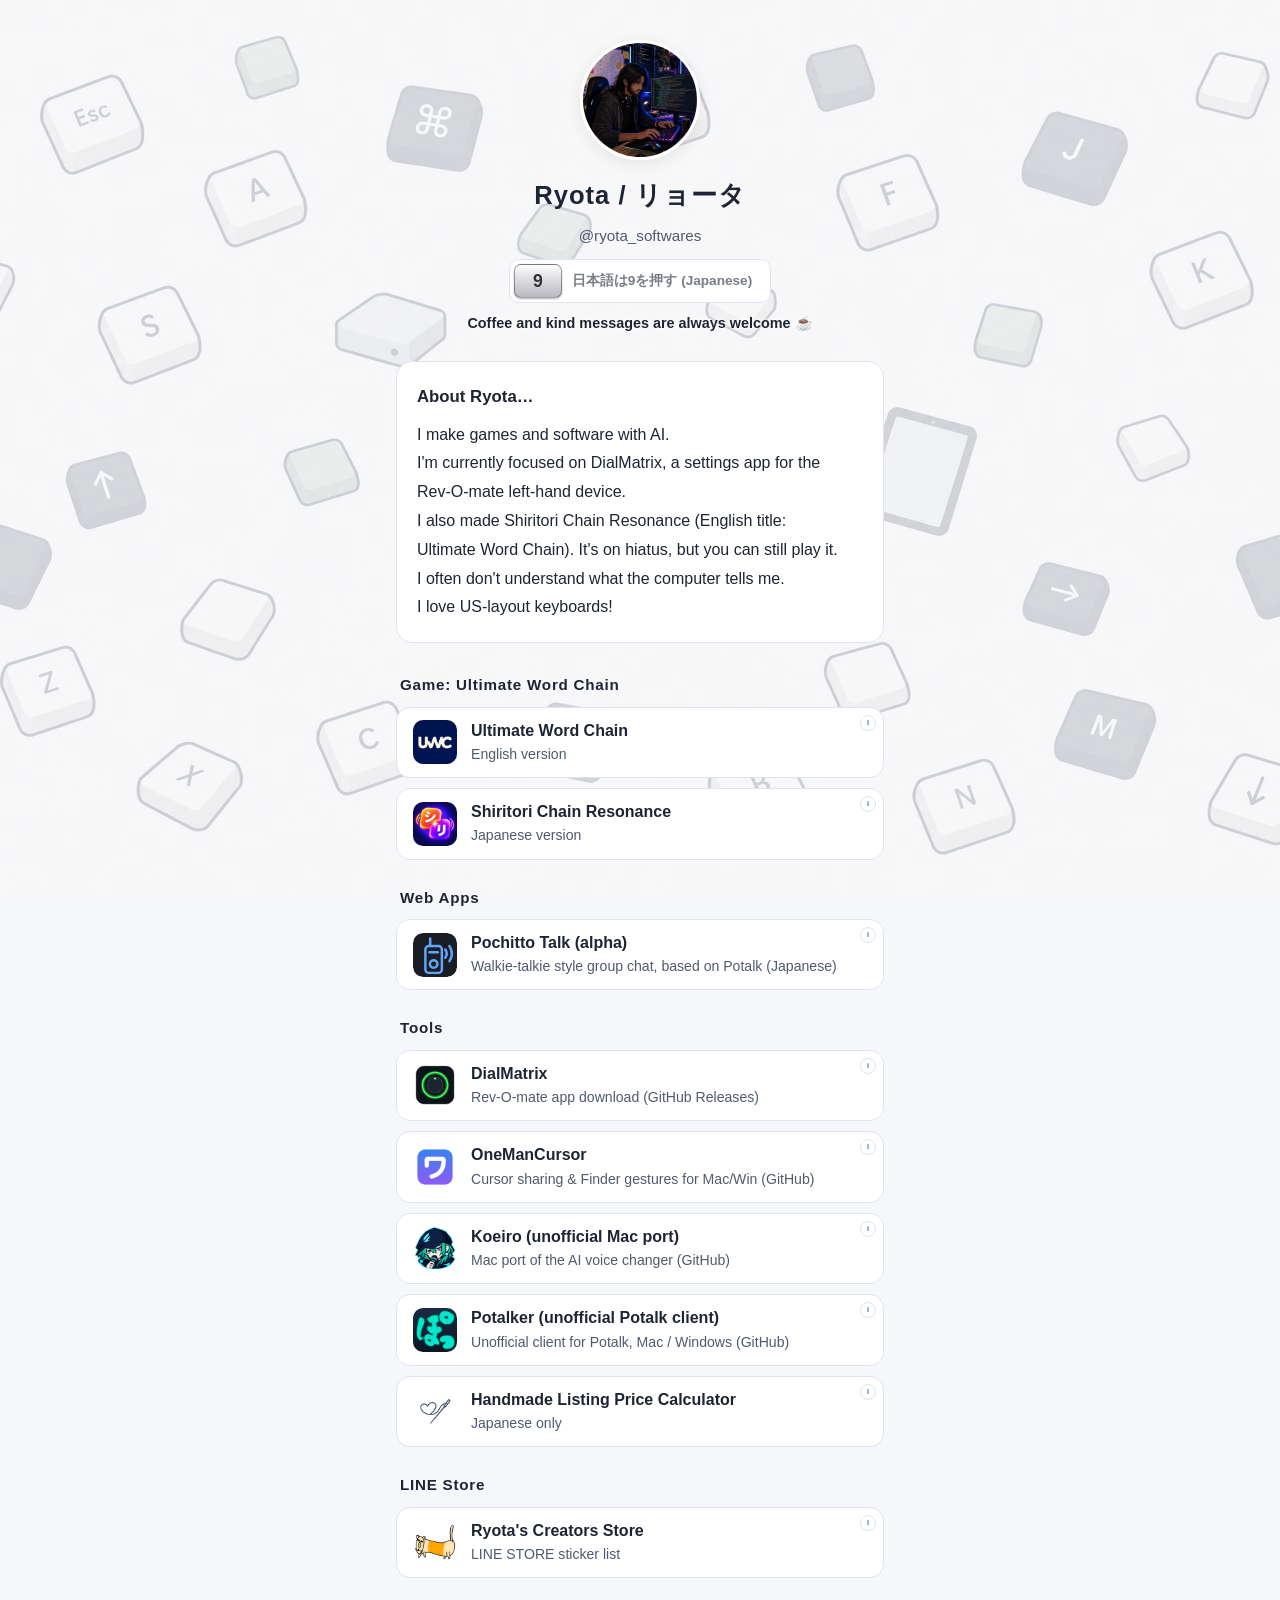
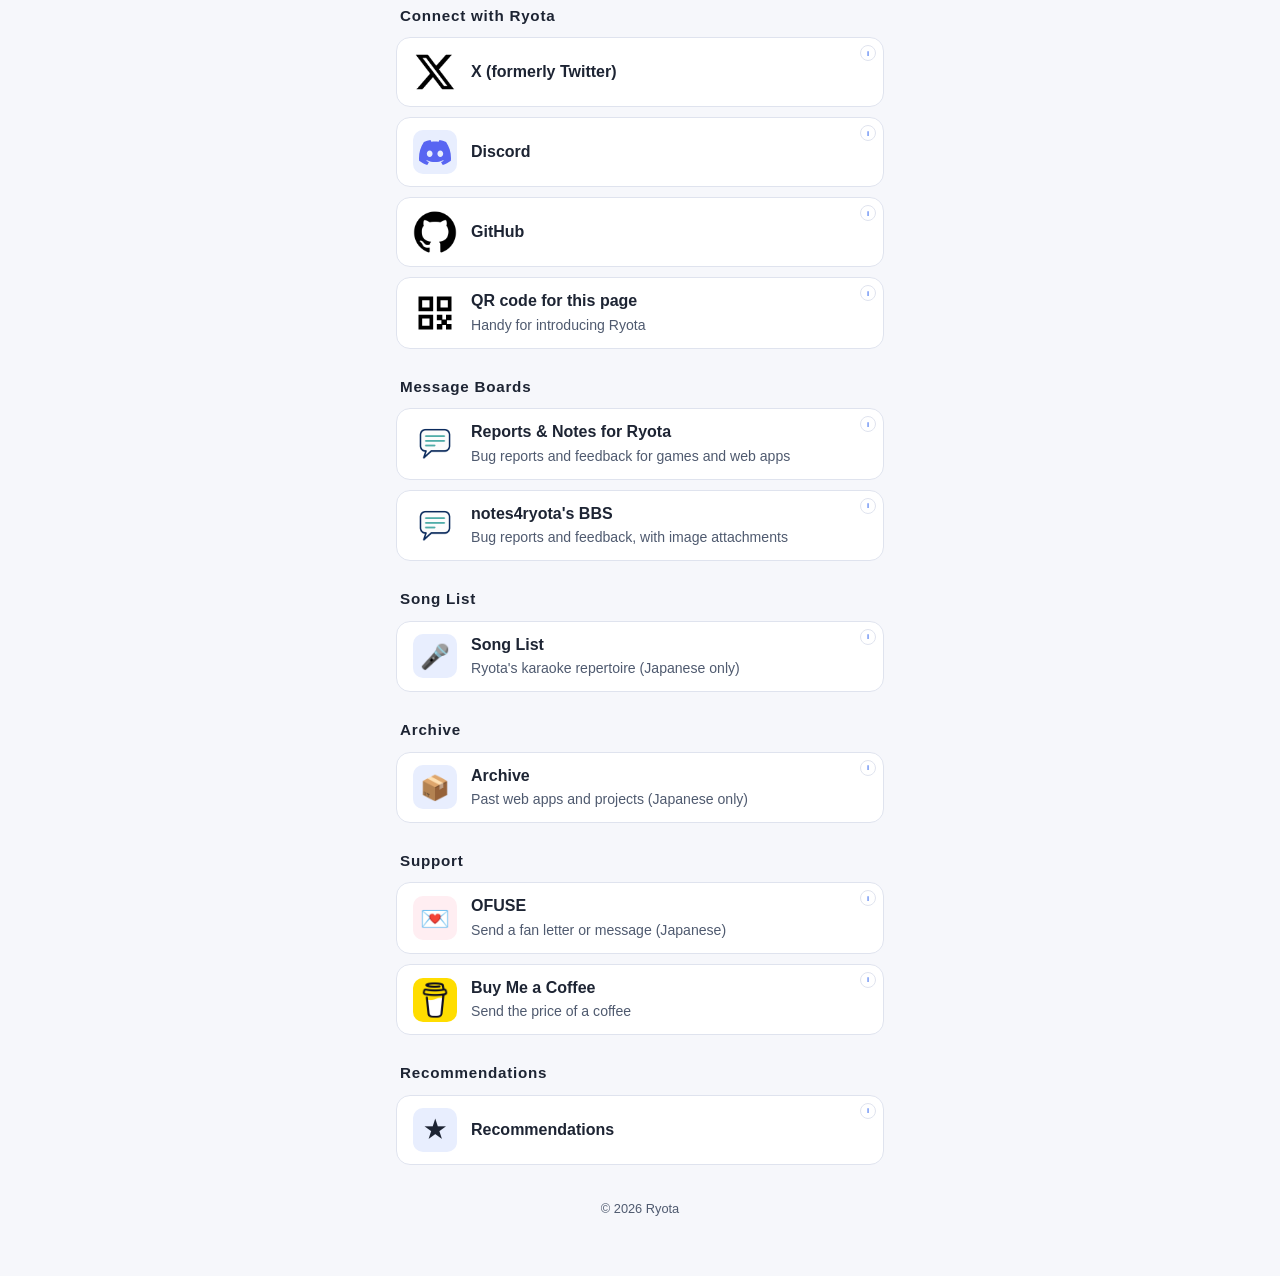
==== commit 60ebe74e: "Use Pochitto Talk favicon as icon Co-Authored-By: Claude Sonnet 5.5 <noreply@anthropic.com>" ====
--- a/en/index.html
+++ b/en/index.html
@@ -87,7 +87,7 @@
 	    <ul class="links">
 	      <li>
 	        <a href="https://pochittalk.ryota-softwares.workers.dev/" title="A walkie-talkie style group voice-chat app: you can talk only while holding the button (alpha). Ryota's customized version based on qramo's Potalk. (Japanese only)" target="_blank" rel="noopener">
-	          <span class="link-icon emoji-icon">📻</span>
+	          <img class="link-icon" src="../pochitto.svg" alt="Pochitto Talk">
 	          <div class="link-content">
 	            <span class="link-title">Pochitto Talk (alpha)</span>
 	            <small>Walkie-talkie style group chat, based on Potalk (Japanese)</small>
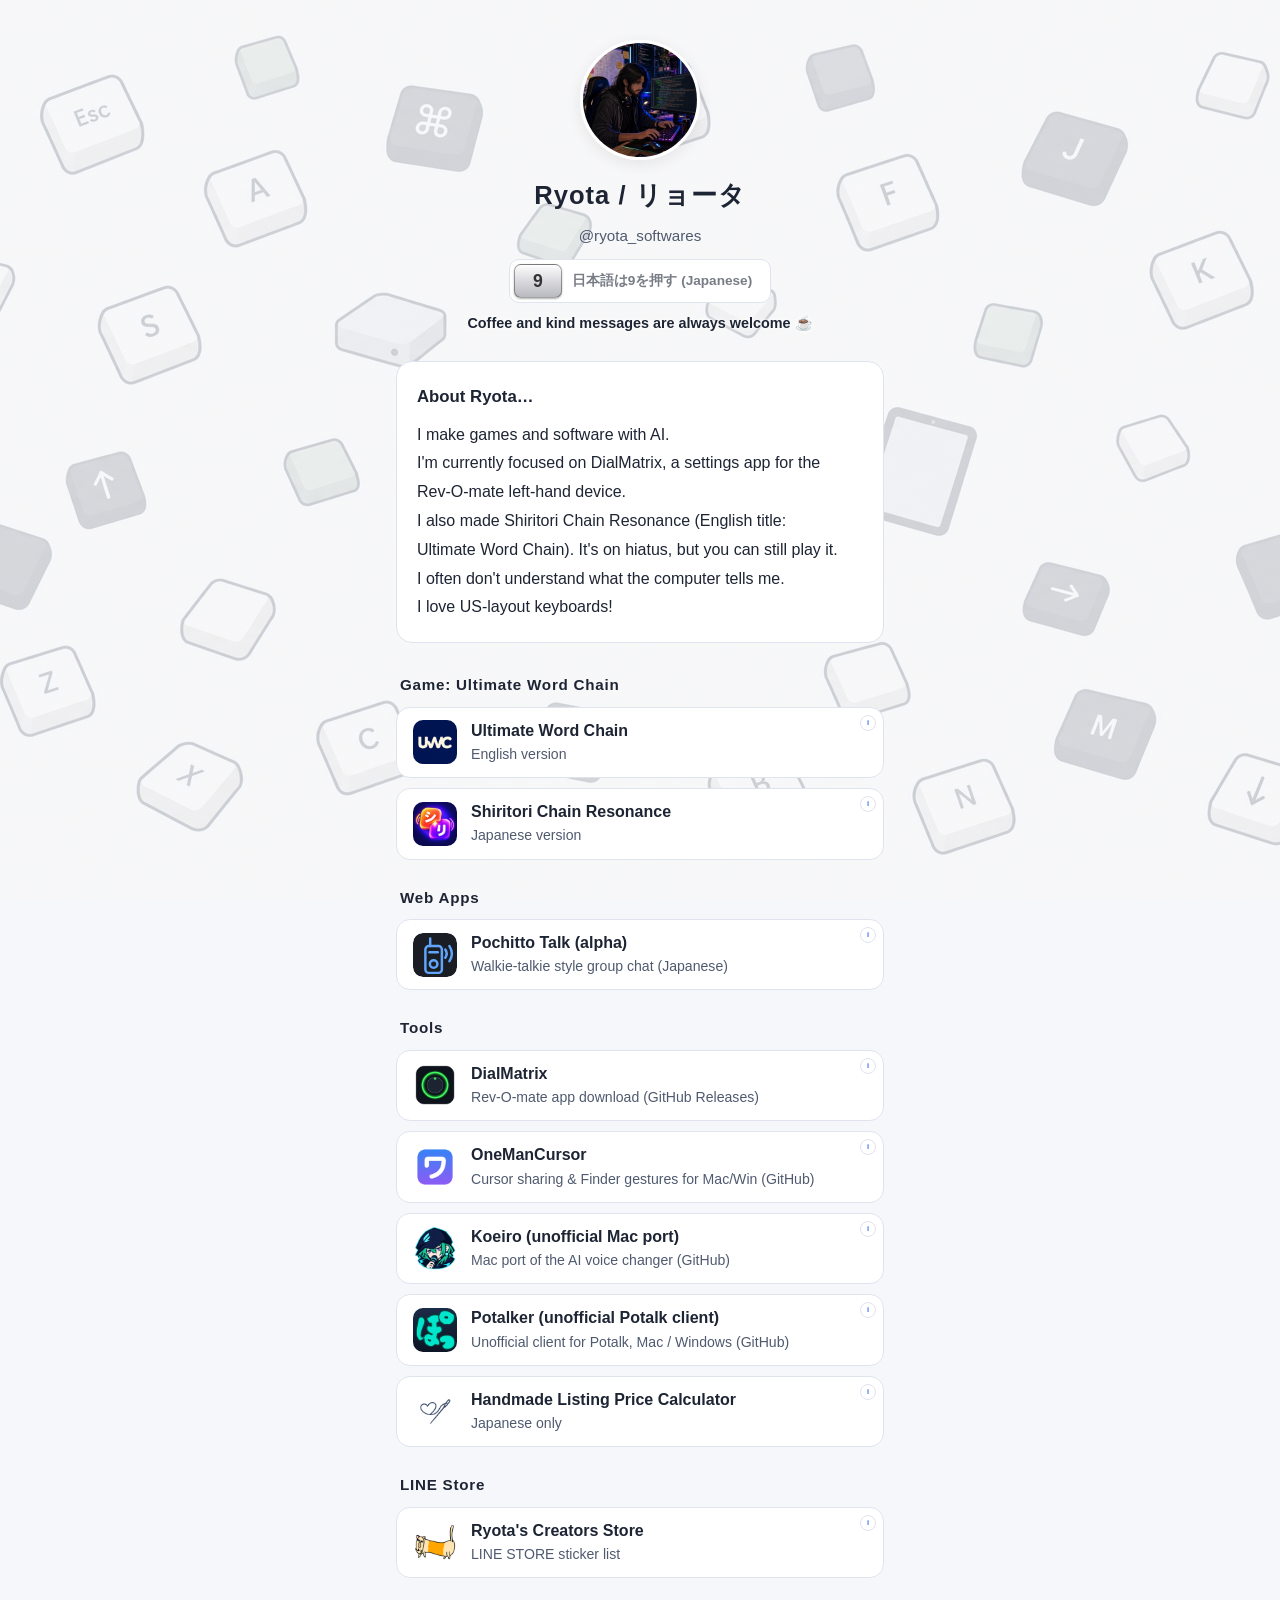
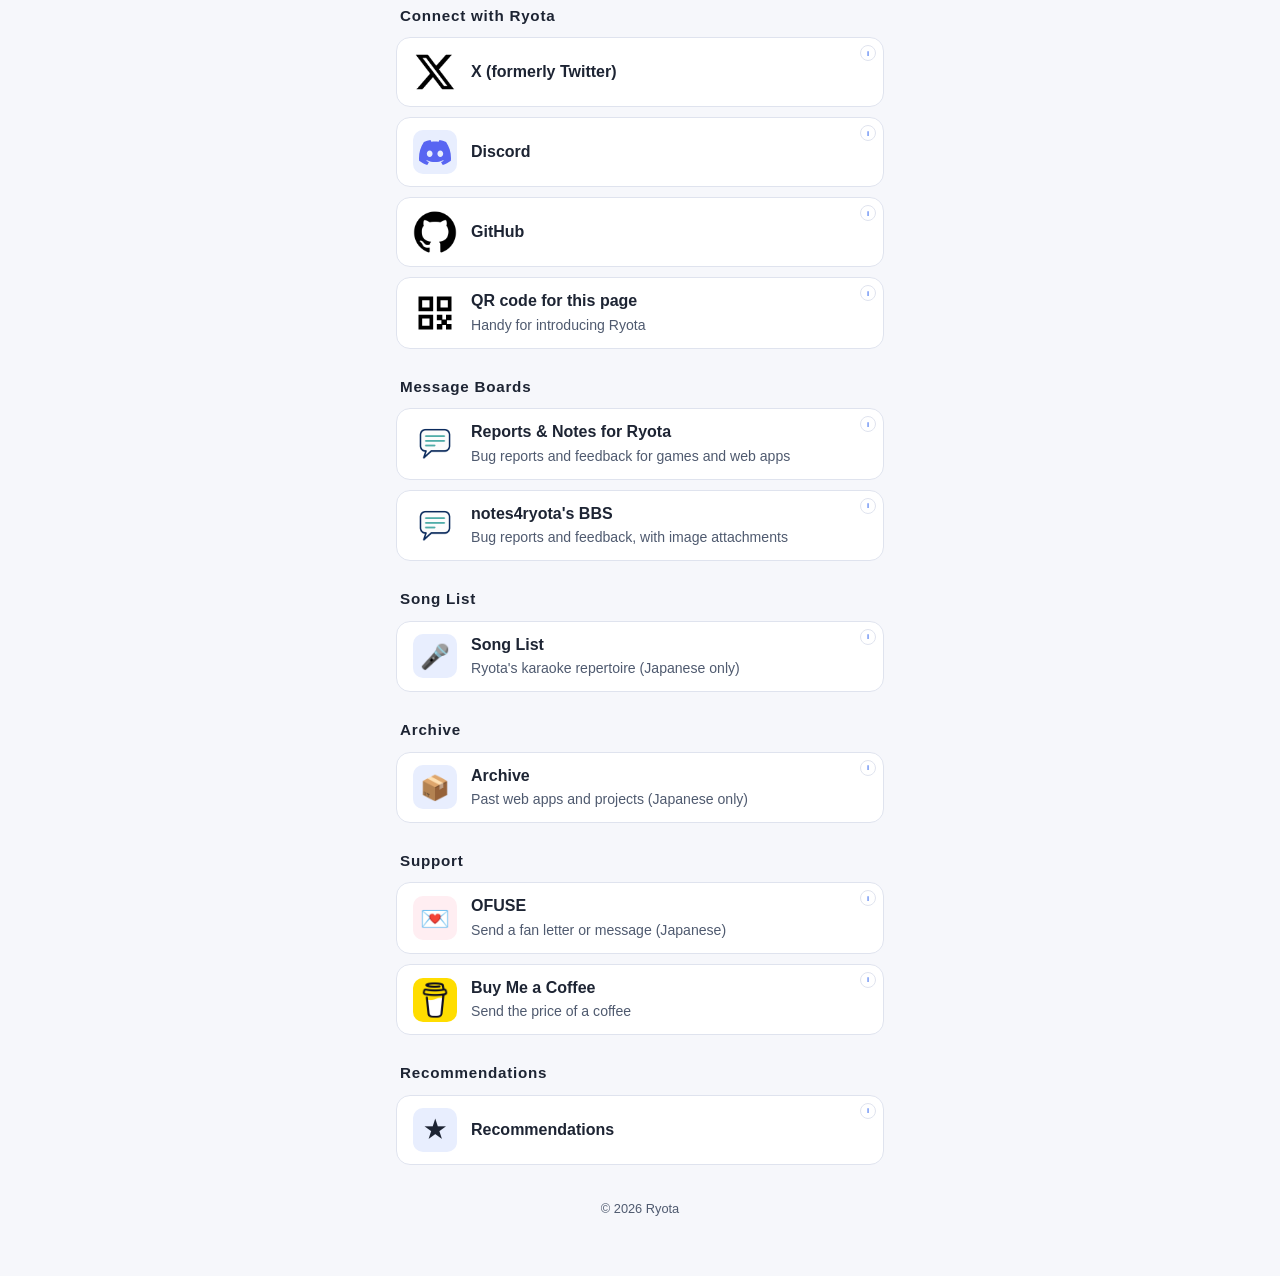
==== commit 83b85ae9: "Drop base-app credit from Pochitto Talk link Co-Authored-By: Claude Sonnet 5.5 <noreply@anthropic.co" ====
--- a/en/index.html
+++ b/en/index.html
@@ -86,11 +86,11 @@
 	    <h3>Web Apps</h3>
 	    <ul class="links">
 	      <li>
-	        <a href="https://pochittalk.ryota-softwares.workers.dev/" title="A walkie-talkie style group voice-chat app: you can talk only while holding the button (alpha). Ryota's customized version based on qramo's Potalk. (Japanese only)" target="_blank" rel="noopener">
+	        <a href="https://pochittalk.ryota-softwares.workers.dev/" title="A walkie-talkie style group voice-chat app: you can talk only while holding the button (alpha). (Japanese only)" target="_blank" rel="noopener">
 	          <img class="link-icon" src="../pochitto.svg" alt="Pochitto Talk">
 	          <div class="link-content">
 	            <span class="link-title">Pochitto Talk (alpha)</span>
-	            <small>Walkie-talkie style group chat, based on Potalk (Japanese)</small>
+	            <small>Walkie-talkie style group chat (Japanese)</small>
 	          </div>
 	        </a>
 	      </li>
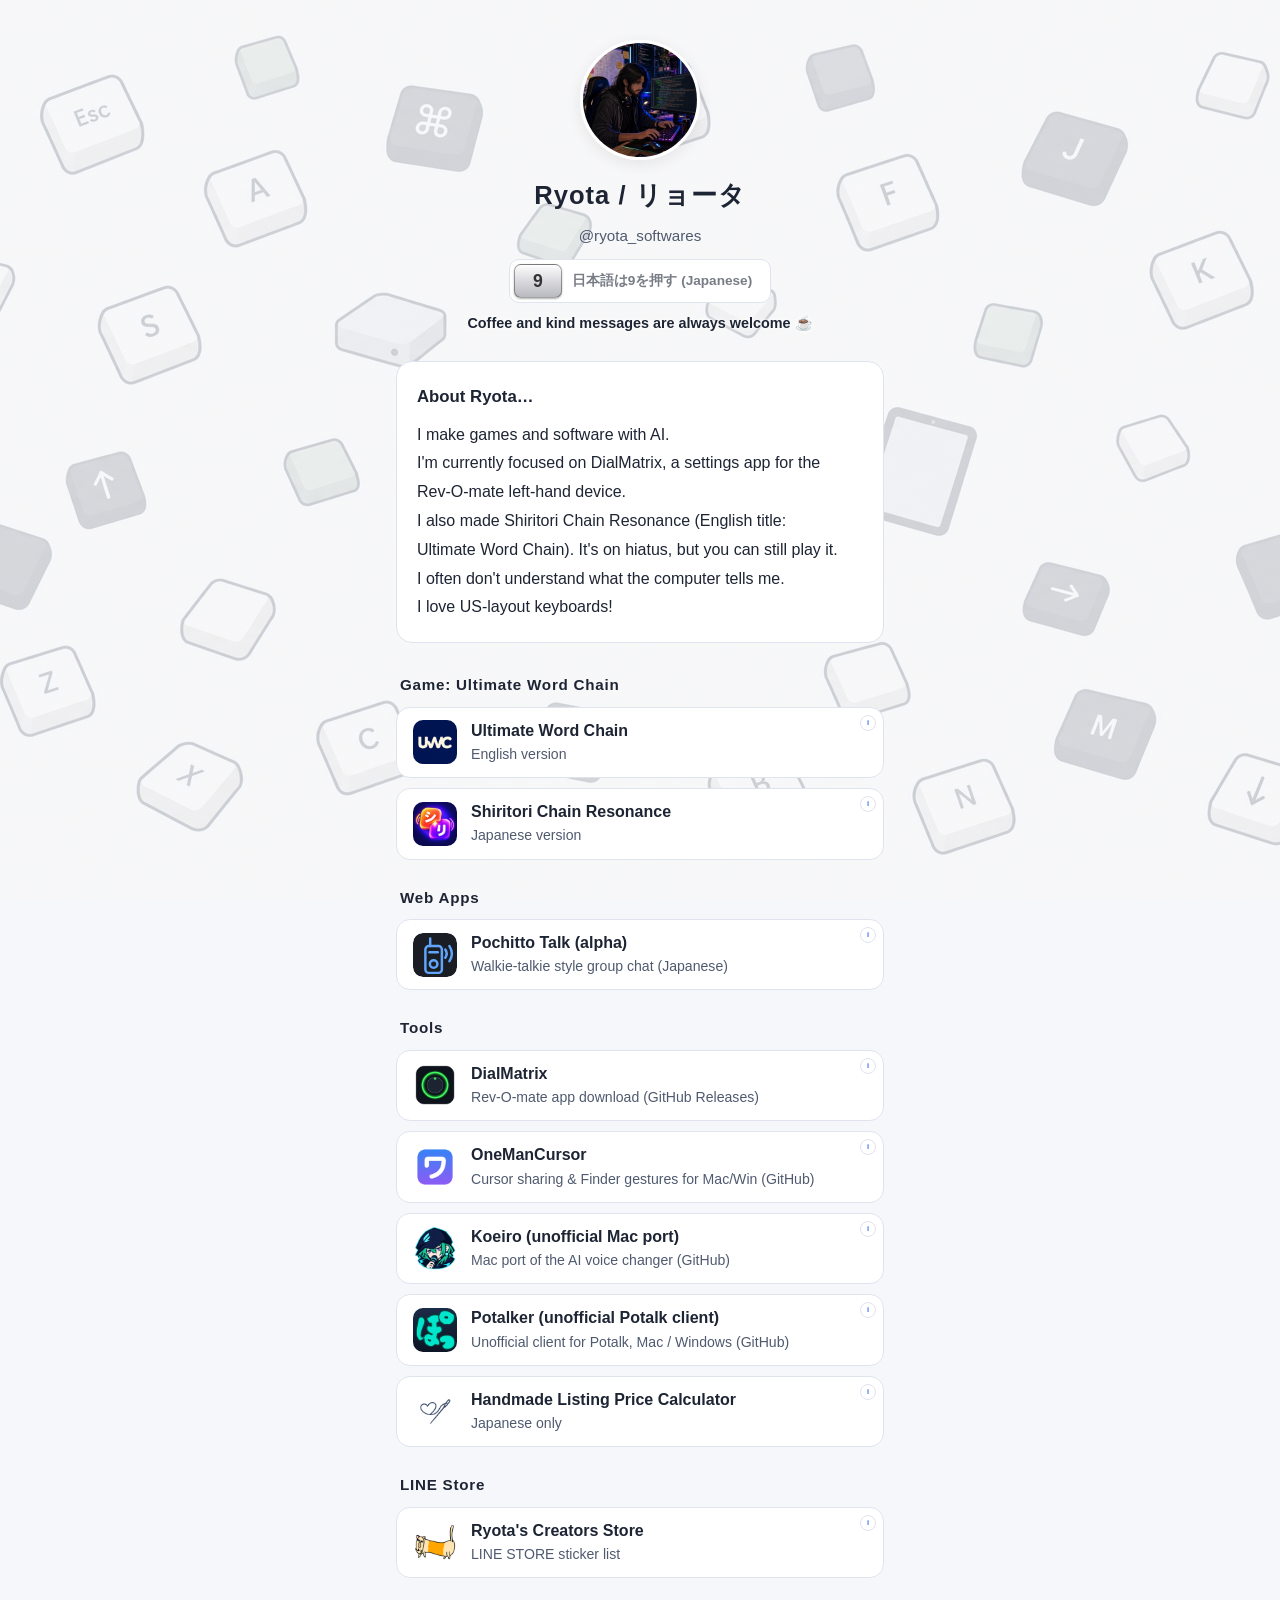
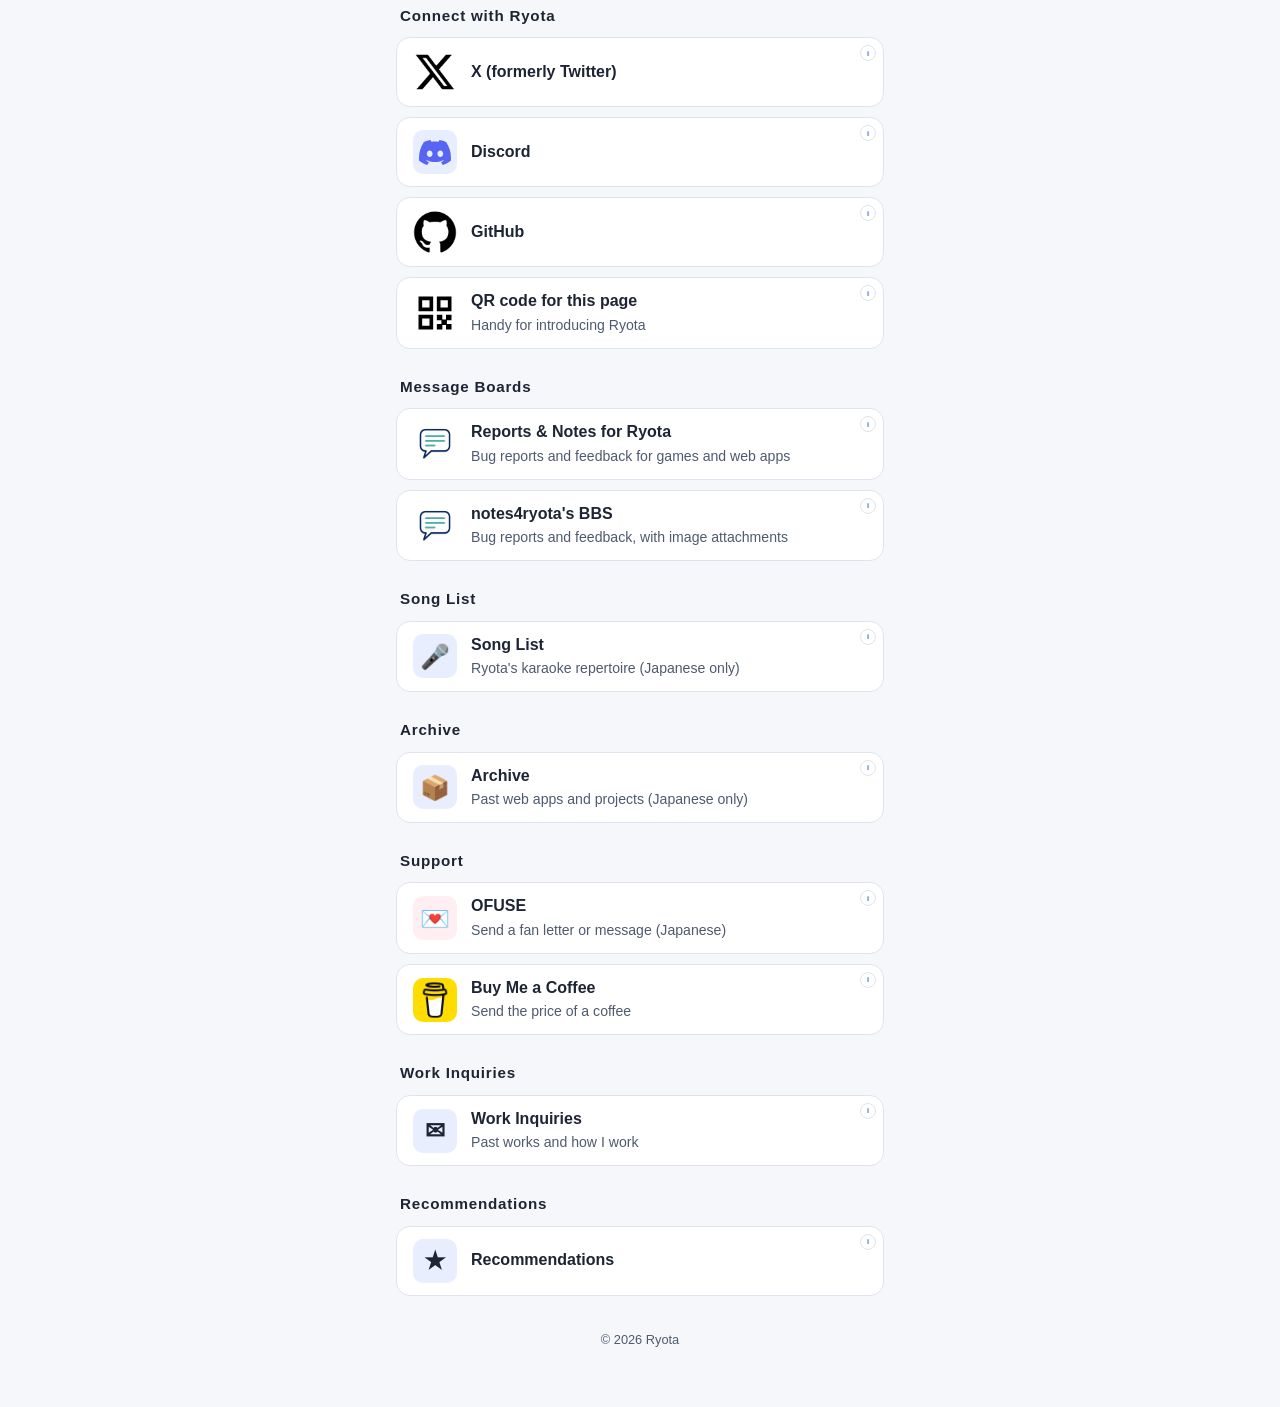
==== commit 7dd01d40: "Add work inquiry and portfolio pages; move URLs to ryota.app; regenerate QR codes Co-Authored-By: Cl" ====
--- a/en/index.html
+++ b/en/index.html
@@ -16,10 +16,10 @@
 <meta name="description" content="I make games and software with AI.">
 <meta property="og:title" content="Ryota">
 <meta property="og:description" content="I make games and software with AI.">
-<meta property="og:image" content="https://riryo3.github.io/og.png">
+<meta property="og:image" content="https://ryota.app/og.png">
 <meta name="twitter:card" content="summary_large_image">
-<link rel="alternate" hreflang="ja" href="https://riryo3.github.io/">
-<link rel="alternate" hreflang="en" href="https://riryo3.github.io/en/">
+<link rel="alternate" hreflang="ja" href="https://ryota.app/">
+<link rel="alternate" hreflang="en" href="https://ryota.app/en/">
 <meta name="theme-color" content="#f6f7fb">
 <link rel="icon" type="image/png" href="../favicon-round.png">
 <link rel="apple-touch-icon" href="../favicon-final.png">
@@ -86,7 +86,7 @@
 	    <h3>Web Apps</h3>
 	    <ul class="links">
 	      <li>
-	        <a href="https://pochittalk.ryota-softwares.workers.dev/" title="A walkie-talkie style group voice-chat app: you can talk only while holding the button (alpha). (Japanese only)" target="_blank" rel="noopener">
+	        <a href="https://pochittalk.ryota.app/" title="A walkie-talkie style group voice-chat app: you can talk only while holding the button (alpha). (Japanese only)" target="_blank" rel="noopener">
 	          <img class="link-icon" src="../pochitto.svg" alt="Pochitto Talk">
 	          <div class="link-content">
 	            <span class="link-title">Pochitto Talk (alpha)</span>
@@ -137,7 +137,7 @@
         </a>
       </li>
       <li>
-        <a href="https://sewing-cost.ryota-softwares.workers.dev/" title="Calculates a listing price from material costs, work time, selling fees and shipping. Also shows your target profit and profit after discounts. (Japanese only)" target="_blank" rel="noopener">
+        <a href="https://sewing-cost.ryota.app/" title="Calculates a listing price from material costs, work time, selling fees and shipping. Also shows your target profit and profit after discounts. (Japanese only)" target="_blank" rel="noopener">
           <img class="link-icon invert-dark" src="../sewing.png" alt="">
           <div class="link-content">
             <span class="link-title">Handmade Listing Price Calculator</span>
@@ -281,6 +281,21 @@
   </section>
 
   <section class="group">
+    <h3>Work Inquiries</h3>
+    <ul class="links">
+      <li>
+        <a href="work.html" title="A page about requests for building apps and tools, with past works and how the process goes.">
+          <span class="link-icon emoji-icon">✉</span>
+          <div class="link-content">
+            <span class="link-title">Work Inquiries</span>
+            <small>Past works and how I work</small>
+          </div>
+        </a>
+      </li>
+    </ul>
+  </section>
+
+  <section class="group">
     <h3>Recommendations</h3>
     <ul class="links">
       <li>
@@ -298,7 +313,7 @@
 
   <dialog class="profile-image-dialog qr-dialog" id="qr-dialog" aria-label="QR code for Ryota's page">
     <button class="profile-image-dialog__close" type="button" aria-label="Close">×</button>
-    <img class="profile-image-dialog__image" src="../qr-en.png" alt="QR code for this page (https://riryo3.github.io/en/)">
+    <img class="profile-image-dialog__image" src="../qr-en.png" alt="QR code for this page (https://ryota.app/en/)">
   </dialog>
 </main>
 </body>
--- a/style.css
+++ b/style.css
@@ -918,3 +918,37 @@
 .konami-pad.nes button:active::after {
   transform: translateY(2px);
 }
+
+/* Work / portfolio pages */
+.work-card {
+  background: var(--card);
+  border: 1px solid var(--line);
+  border-radius: 16px;
+  padding: 14px 18px;
+  line-height: 1.75;
+}
+
+.work-card p {
+  margin: 0 0 8px;
+}
+
+.work-card p:last-child {
+  margin-bottom: 0;
+}
+
+.work-card ul,
+.work-card ol {
+  margin: 0;
+  padding-left: 1.3em;
+}
+
+.work-card li + li {
+  margin-top: 4px;
+}
+
+.work-note {
+  margin: 6px 6px 0;
+  font-size: .88rem;
+  line-height: 1.65;
+  color: var(--sub);
+}
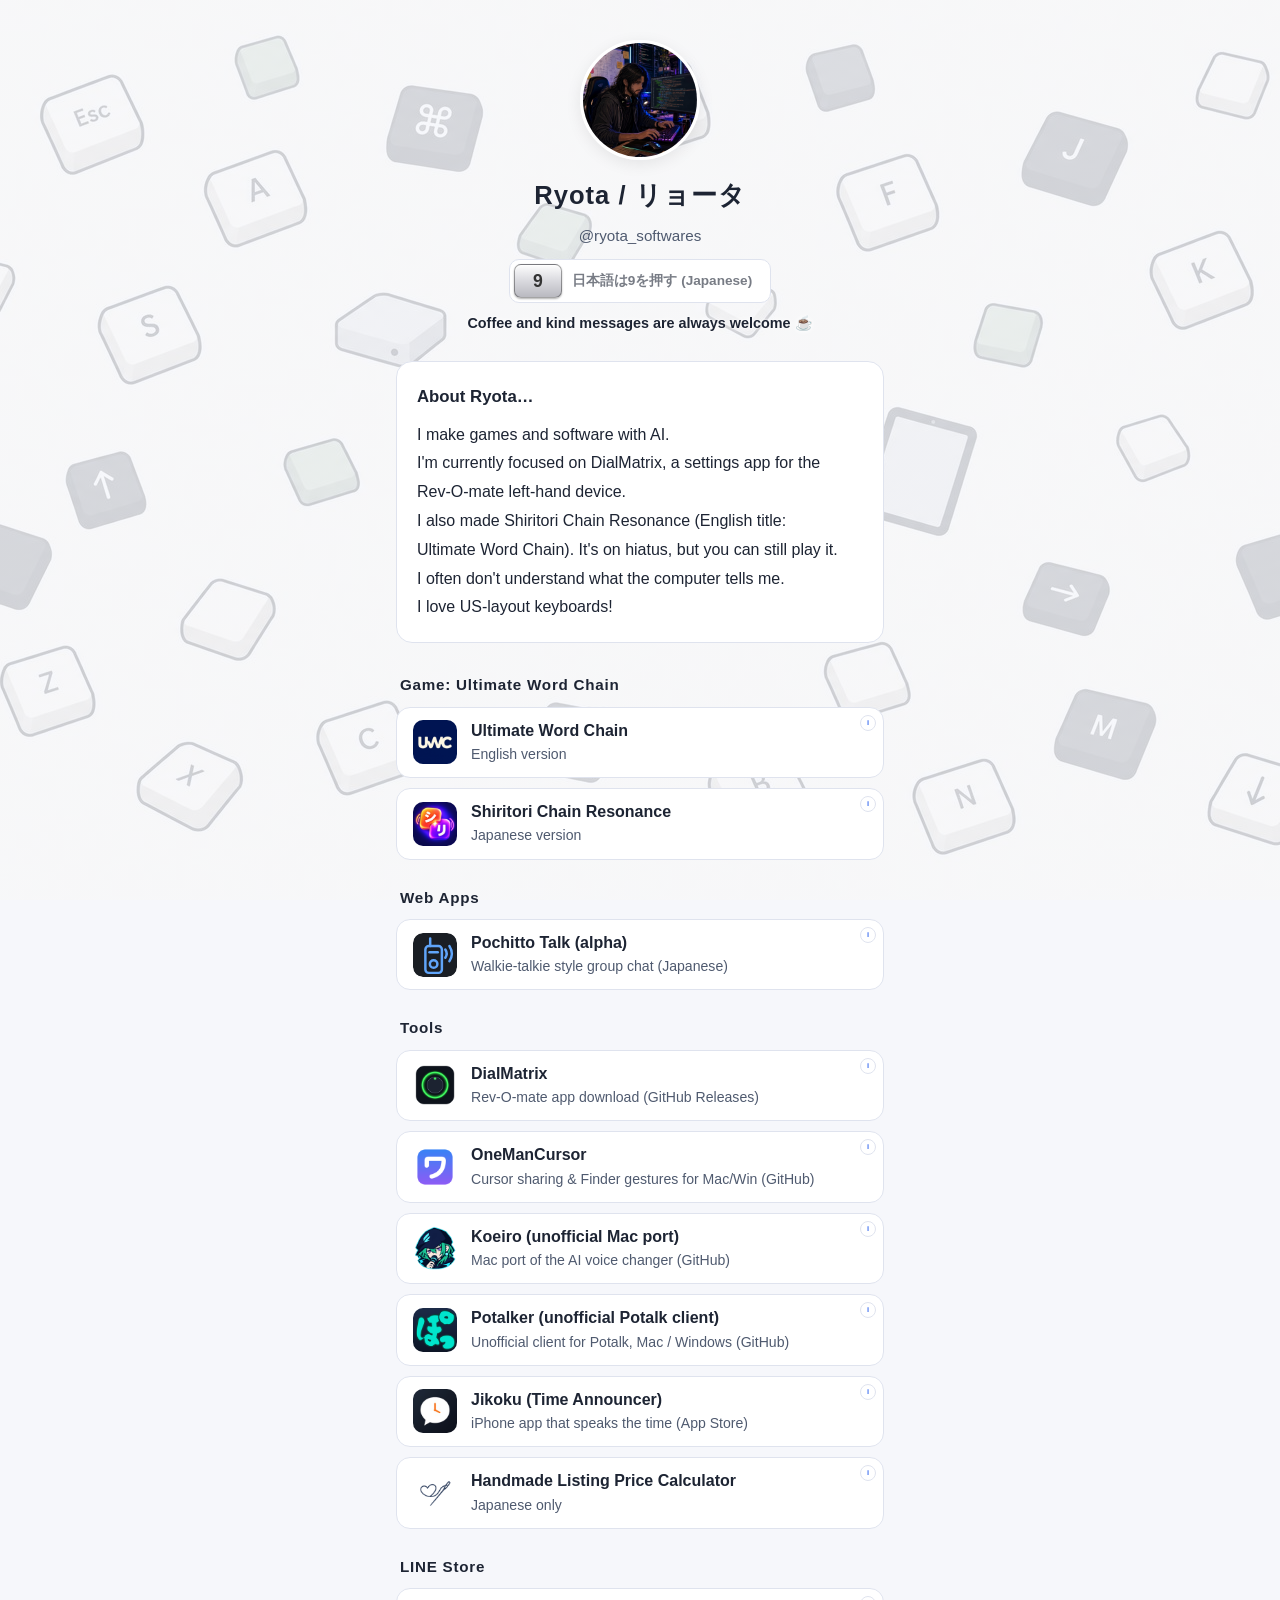
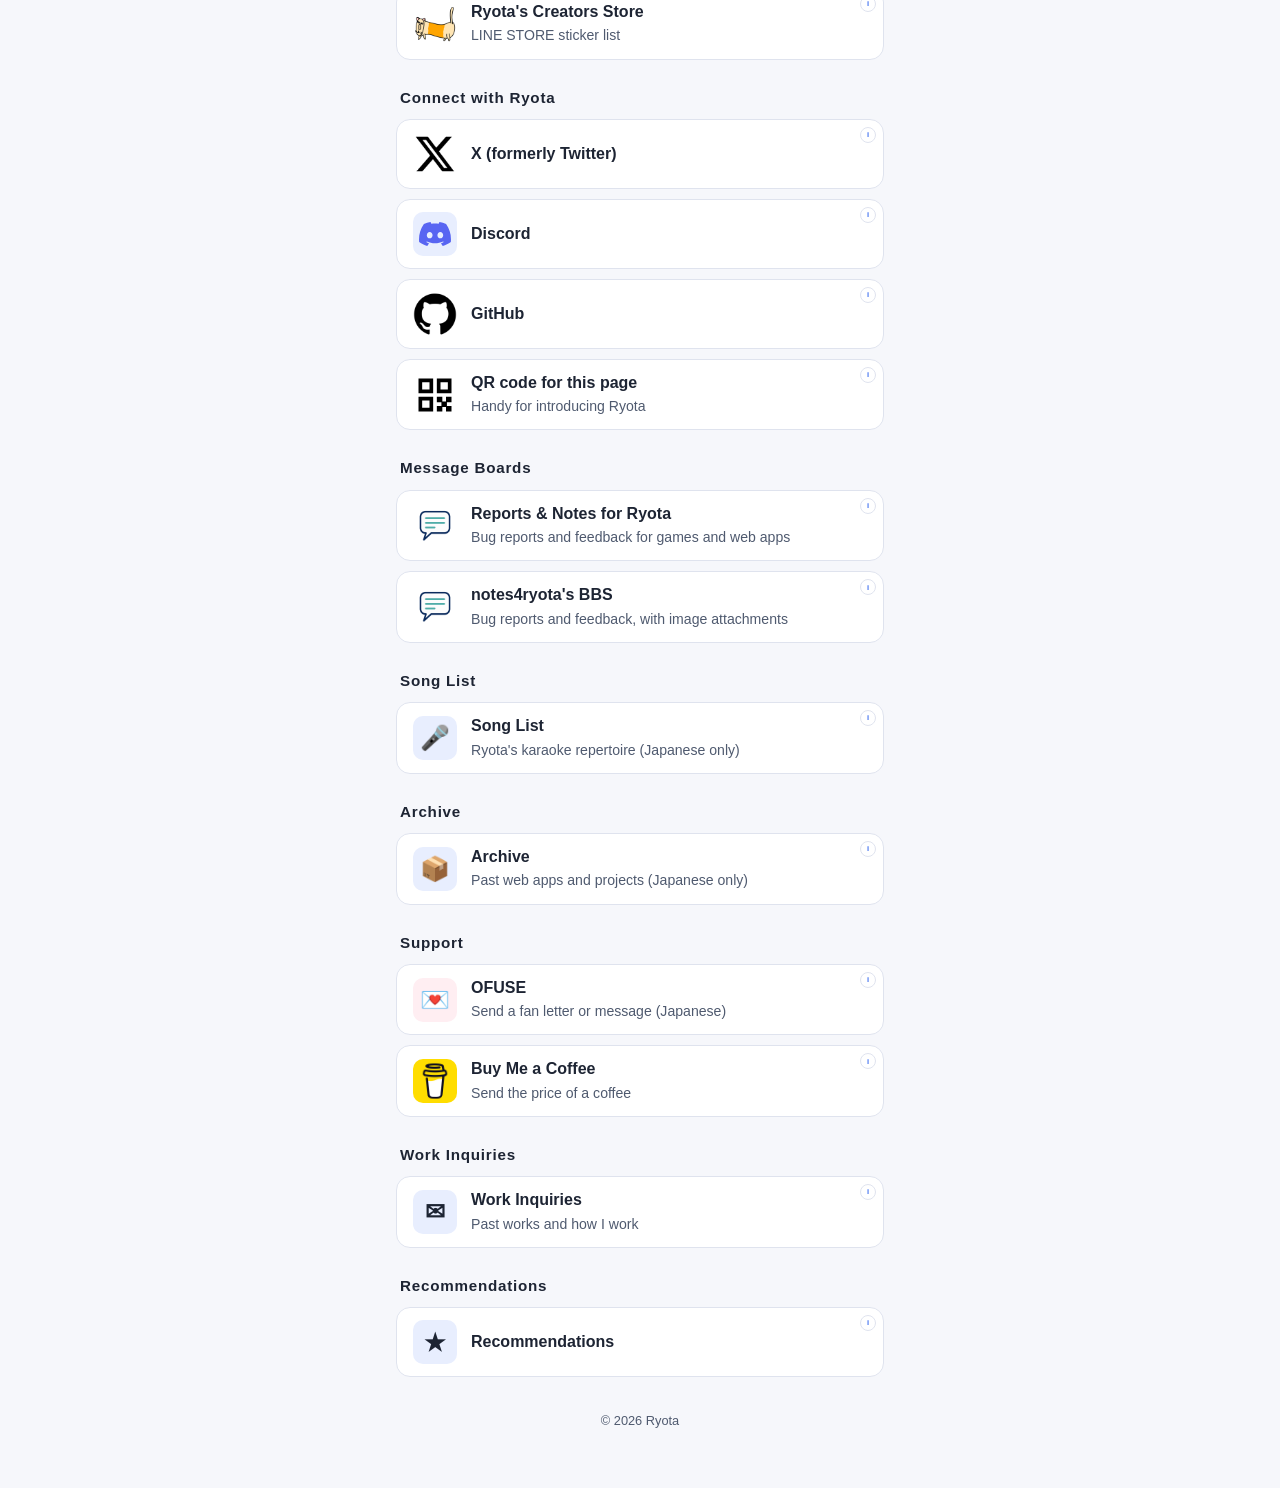
==== commit e060801d: "Add Jikoku iOS app to tools and portfolio pages Co-Authored-By: Claude Sonnet 5.5 <noreply@anthropic" ====
--- a/en/index.html
+++ b/en/index.html
@@ -137,6 +137,15 @@
         </a>
       </li>
       <li>
+        <a href="https://apps.apple.com/jp/app/id6830853470" title="An iPhone app that announces the time by voice at set intervals. Free, no ads. (Japanese only)" target="_blank" rel="noopener">
+          <img class="link-icon" src="../jikoku.jpg" alt="Jikoku">
+          <div class="link-content">
+            <span class="link-title">Jikoku (Time Announcer)</span>
+            <small>iPhone app that speaks the time (App Store)</small>
+          </div>
+        </a>
+      </li>
+      <li>
         <a href="https://sewing-cost.ryota.app/" title="Calculates a listing price from material costs, work time, selling fees and shipping. Also shows your target profit and profit after discounts. (Japanese only)" target="_blank" rel="noopener">
           <img class="link-icon invert-dark" src="../sewing.png" alt="">
           <div class="link-content">
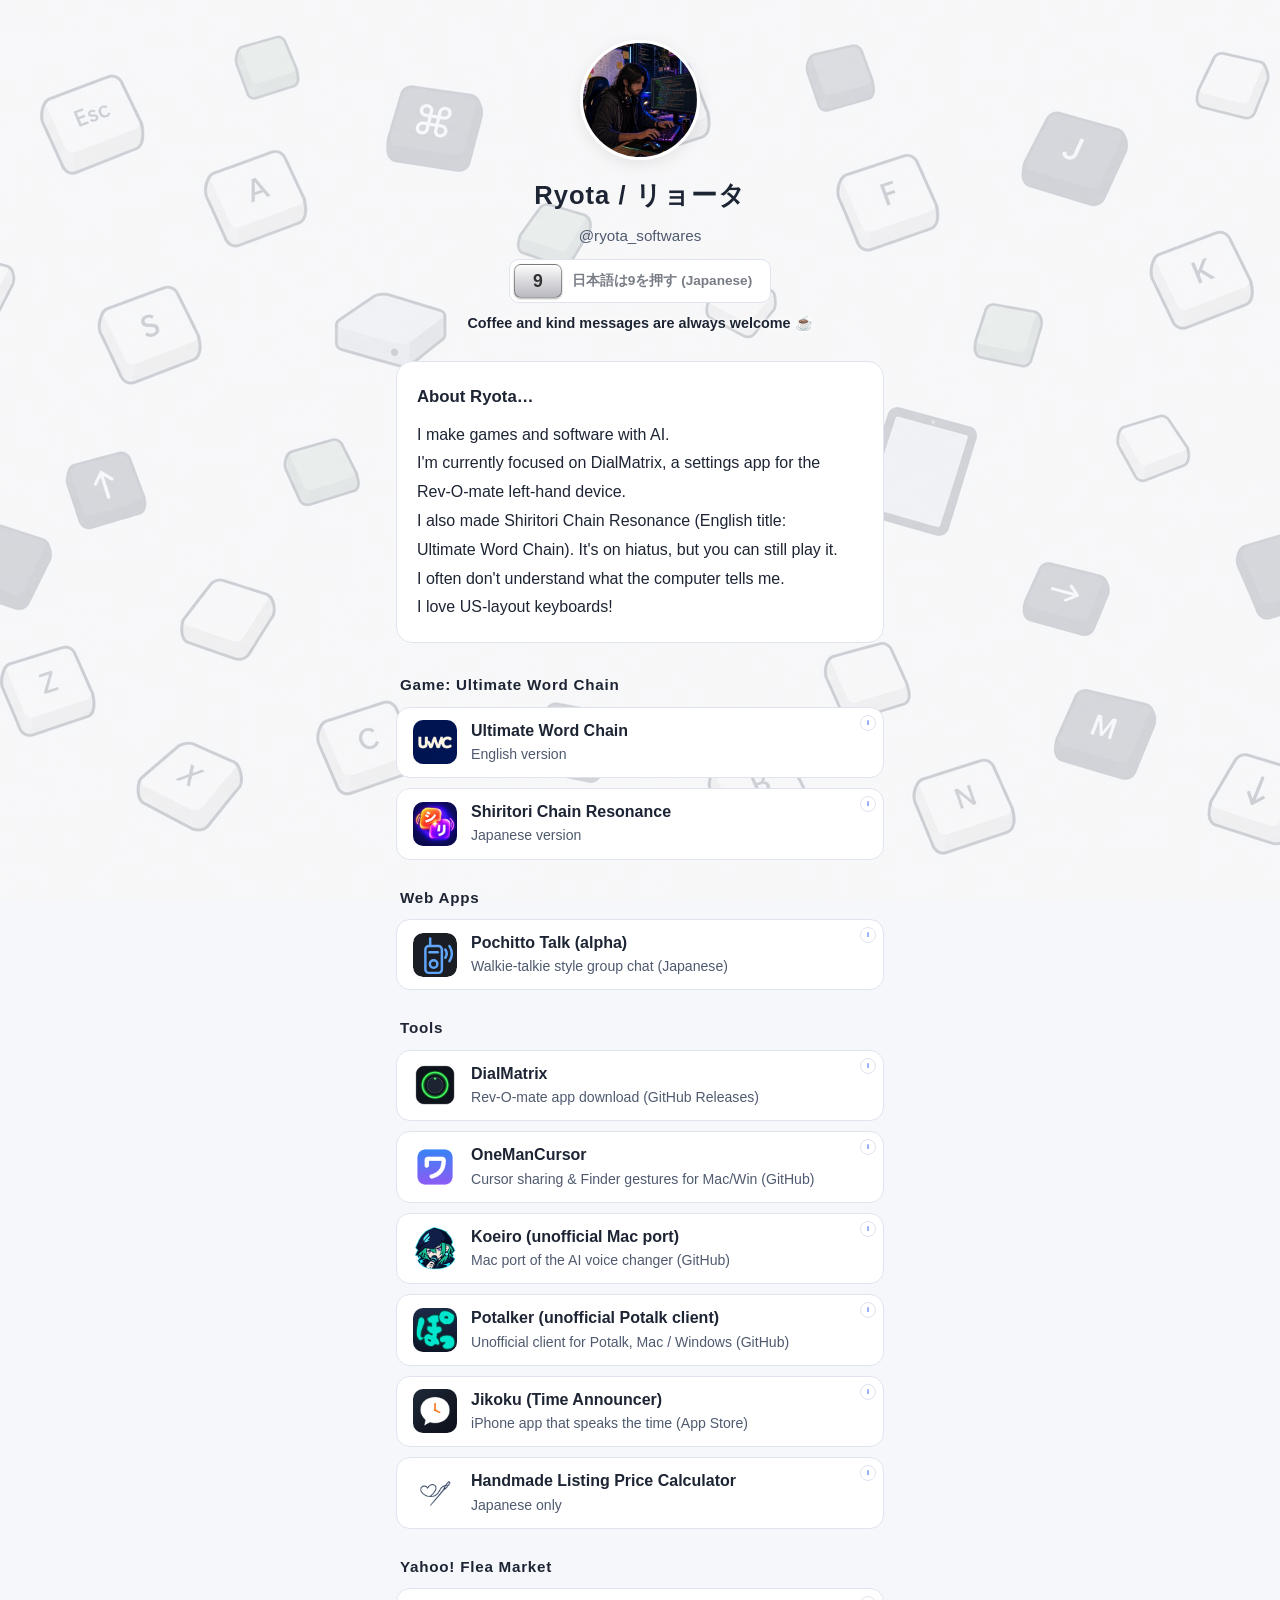
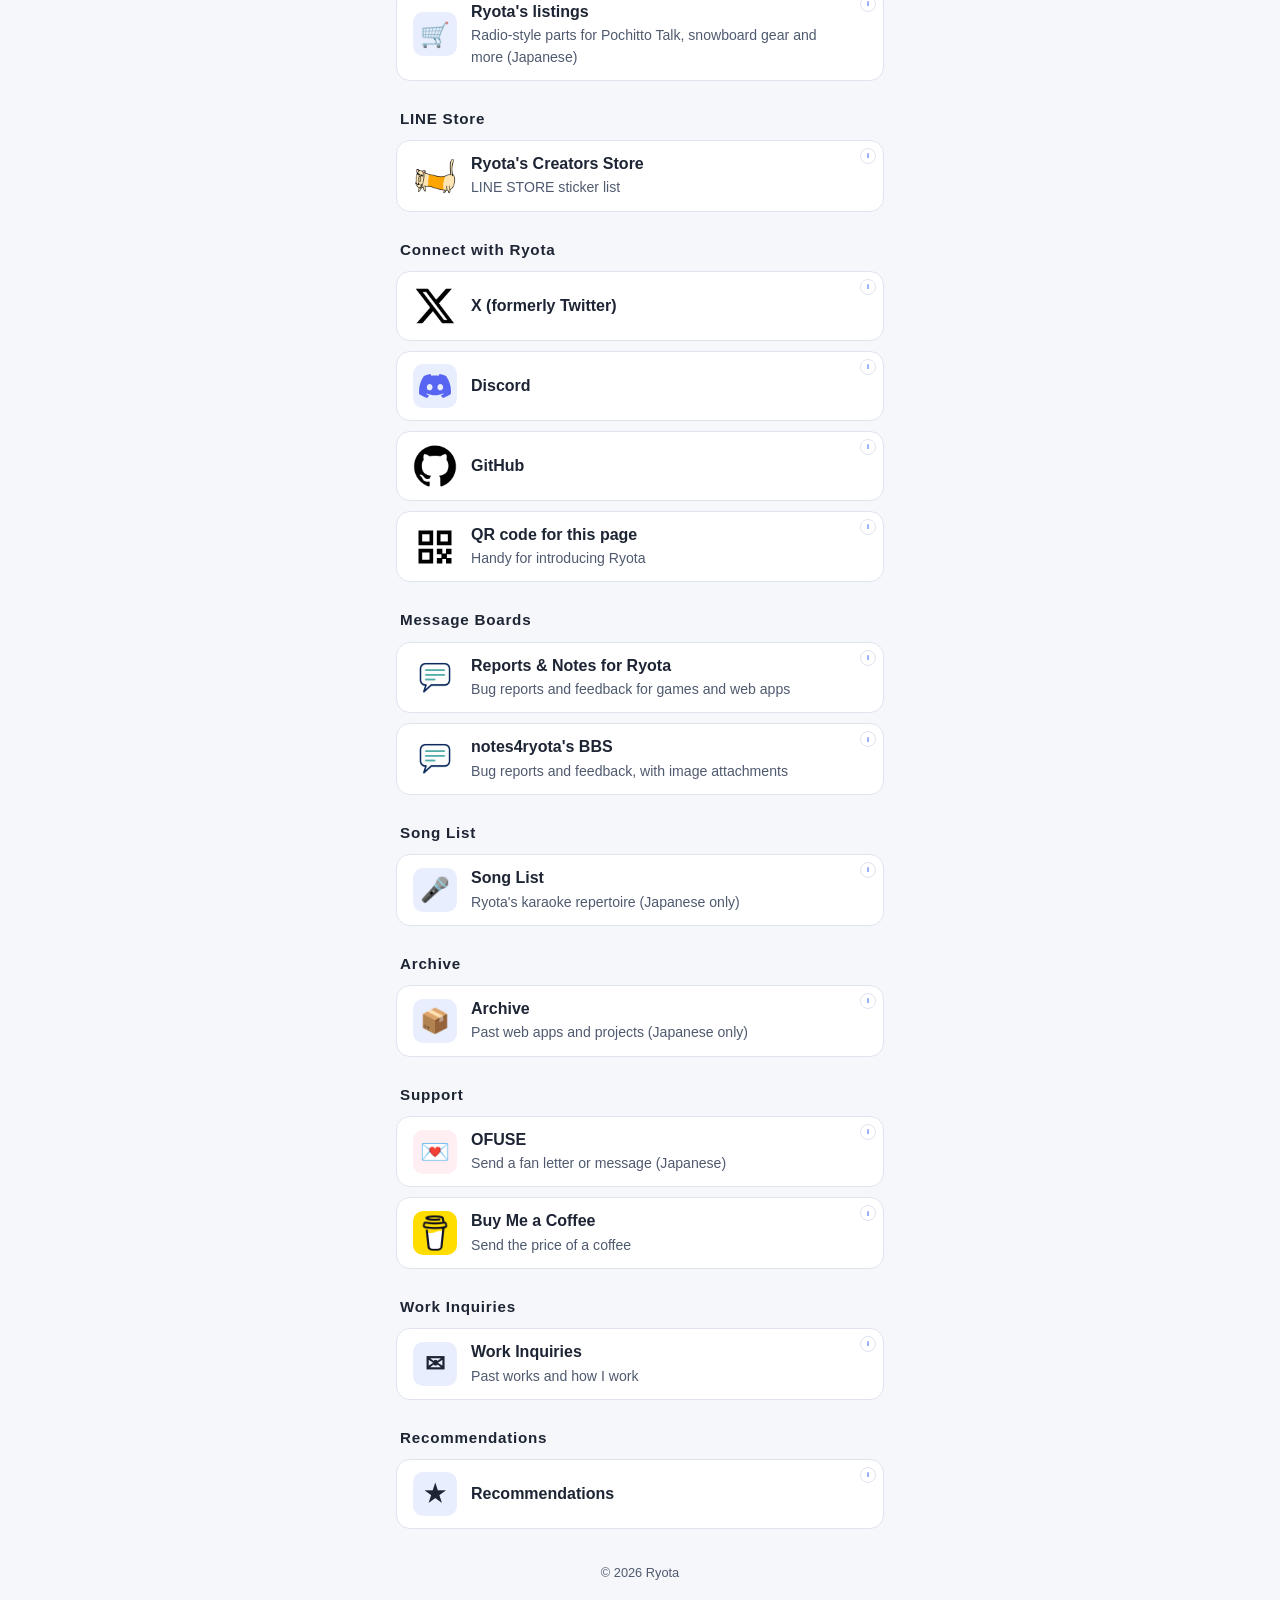
==== commit e79d1d3c: "Add Yahoo Flea Market listings link Co-Authored-By: Claude Sonnet 5.5 <noreply@anthropic.com>" ====
--- a/en/index.html
+++ b/en/index.html
@@ -158,6 +158,21 @@
   </section>
 
   <section class="group">
+    <h3>Yahoo! Flea Market</h3>
+    <ul class="links">
+      <li>
+        <a href="https://paypayfleamarket.yahoo.co.jp/user/p6478332" title="I sell radio-style accessories for making Pochitto Talk feel like a walkie-talkie (optional), snowboard gear and more. Deals are made on Yahoo! Flea Market. (Japanese only)" target="_blank" rel="noopener">
+          <span class="link-icon emoji-icon">🛒</span>
+          <div class="link-content">
+            <span class="link-title">Ryota's listings</span>
+            <small>Radio-style parts for Pochitto Talk, snowboard gear and more (Japanese)</small>
+          </div>
+        </a>
+      </li>
+    </ul>
+  </section>
+
+  <section class="group">
     <h3>LINE Store</h3>
     <ul class="links">
       <li>
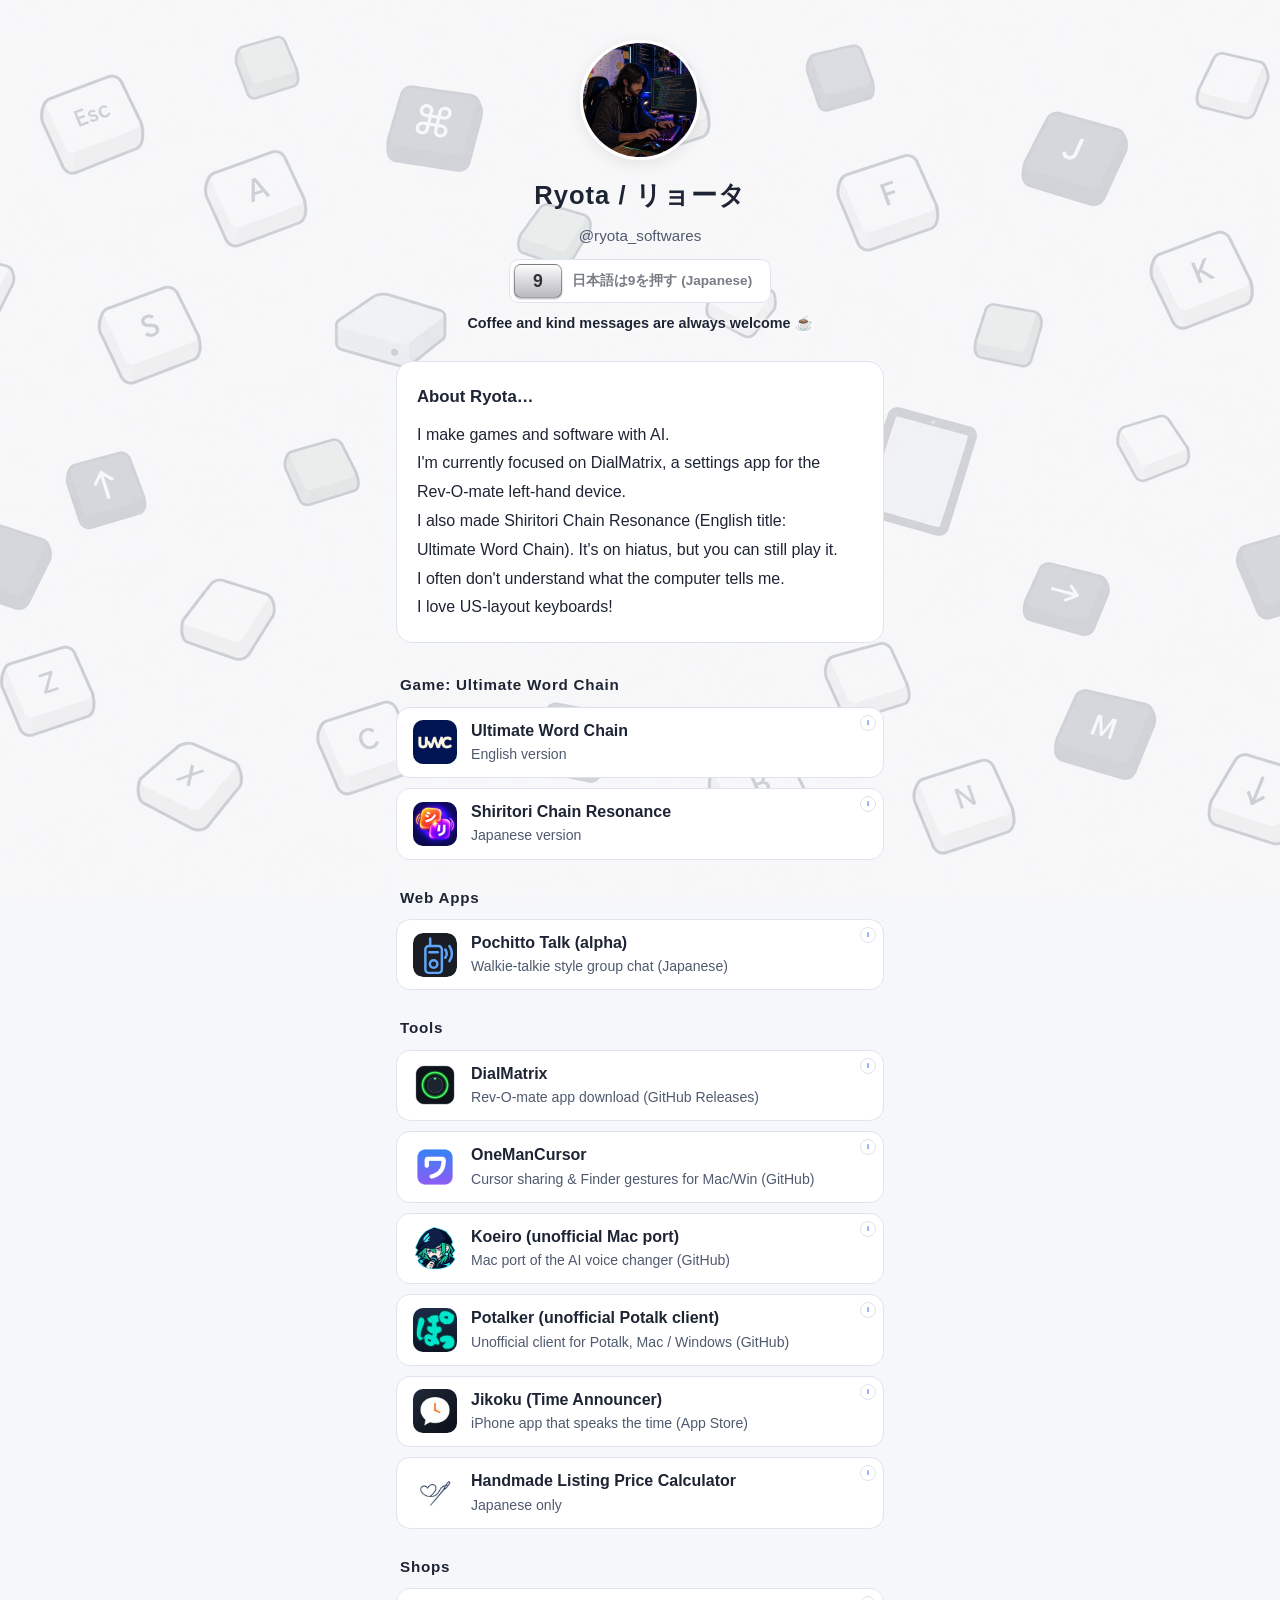
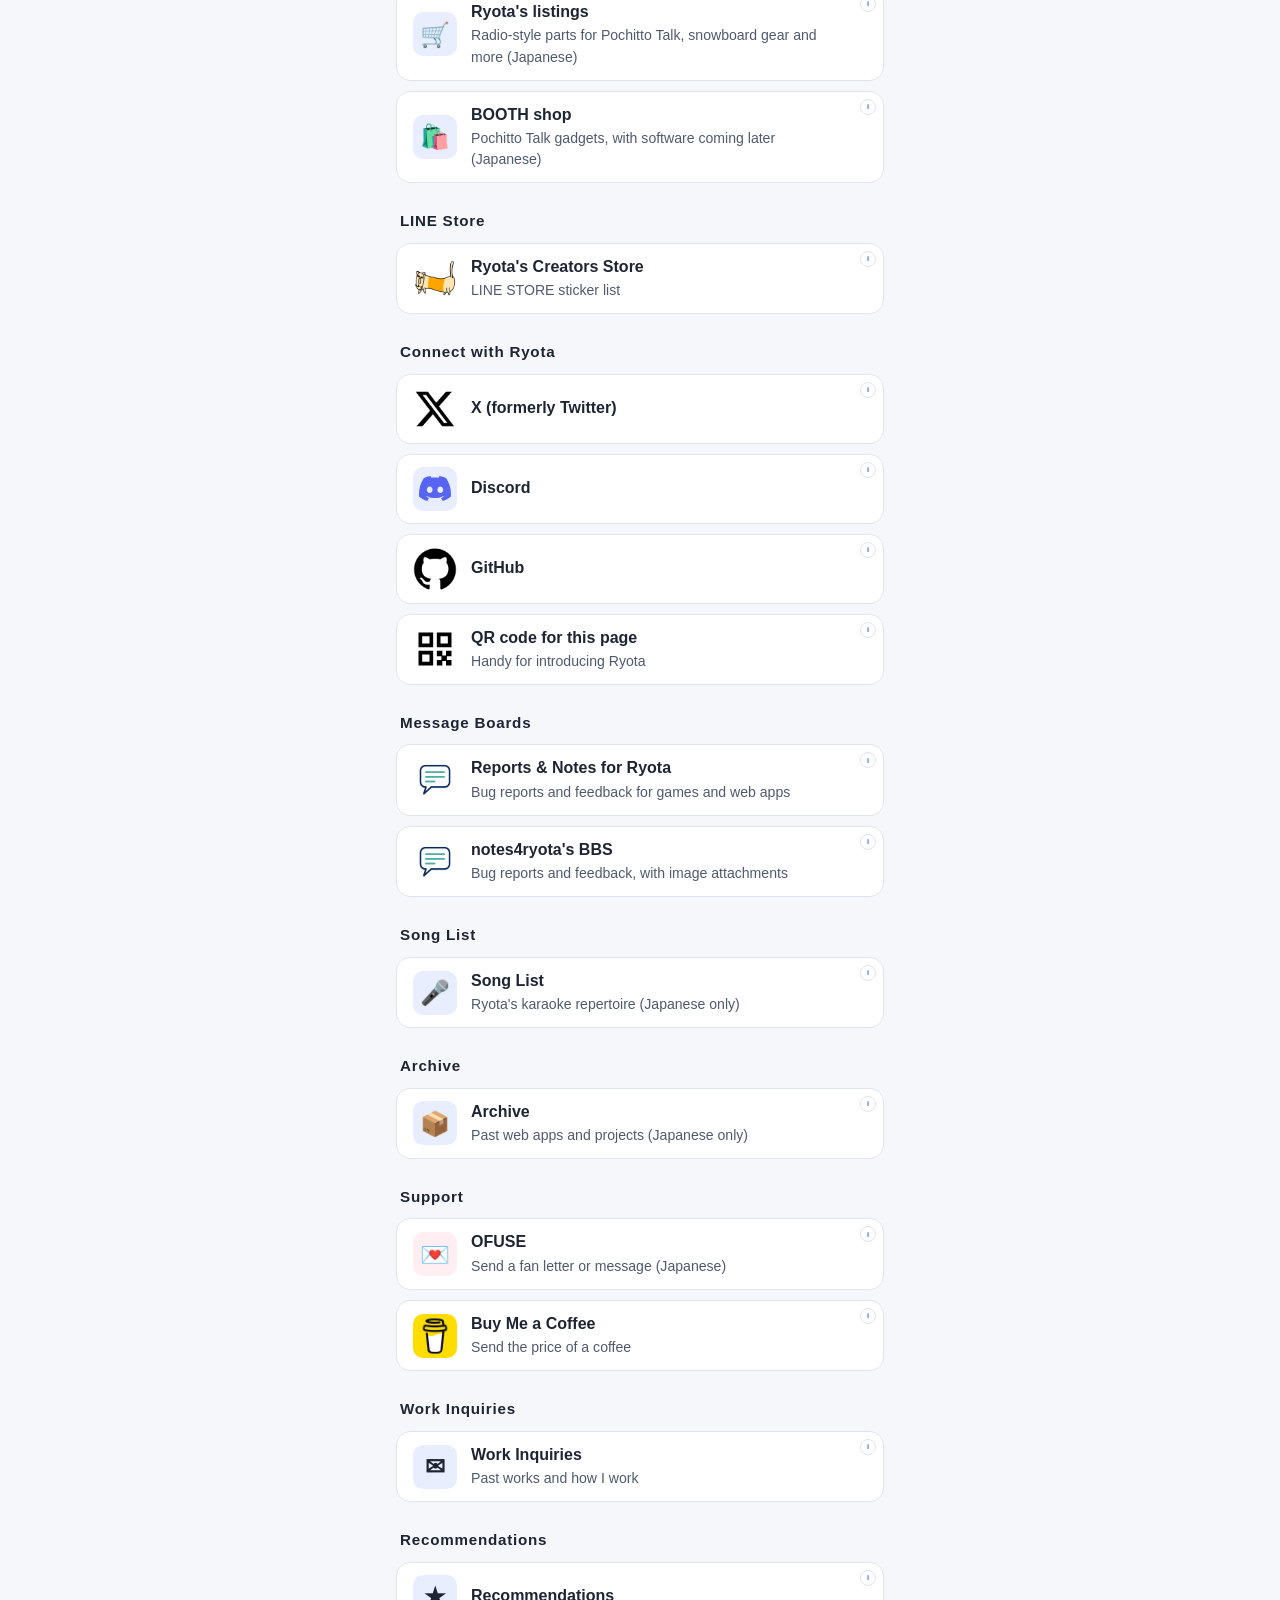
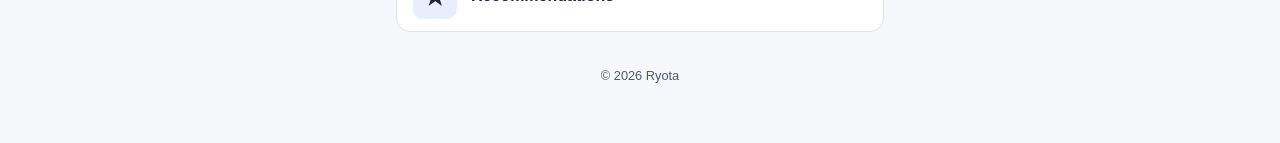
==== commit ccf72ba2: "Add BOOTH shop link and rename group to Shops Co-Authored-By: Claude Sonnet 5.5 <noreply@anthropic.c" ====
--- a/en/index.html
+++ b/en/index.html
@@ -158,7 +158,7 @@
   </section>
 
   <section class="group">
-    <h3>Yahoo! Flea Market</h3>
+    <h3>Shops</h3>
     <ul class="links">
       <li>
         <a href="https://paypayfleamarket.yahoo.co.jp/user/p6478332" title="I sell radio-style accessories for making Pochitto Talk feel like a walkie-talkie (optional), snowboard gear and more. Deals are made on Yahoo! Flea Market. (Japanese only)" target="_blank" rel="noopener">
@@ -166,6 +166,15 @@
           <div class="link-content">
             <span class="link-title">Ryota's listings</span>
             <small>Radio-style parts for Pochitto Talk, snowboard gear and more (Japanese)</small>
+          </div>
+        </a>
+      </li>
+      <li>
+        <a href="https://ryota-softwares.booth.pm/" title="Gadgets for Pochitto Talk are sold here, and software will be added in the future. (Japanese only)" target="_blank" rel="noopener">
+          <span class="link-icon emoji-icon">🛍️</span>
+          <div class="link-content">
+            <span class="link-title">BOOTH shop</span>
+            <small>Pochitto Talk gadgets, with software coming later (Japanese)</small>
           </div>
         </a>
       </li>
